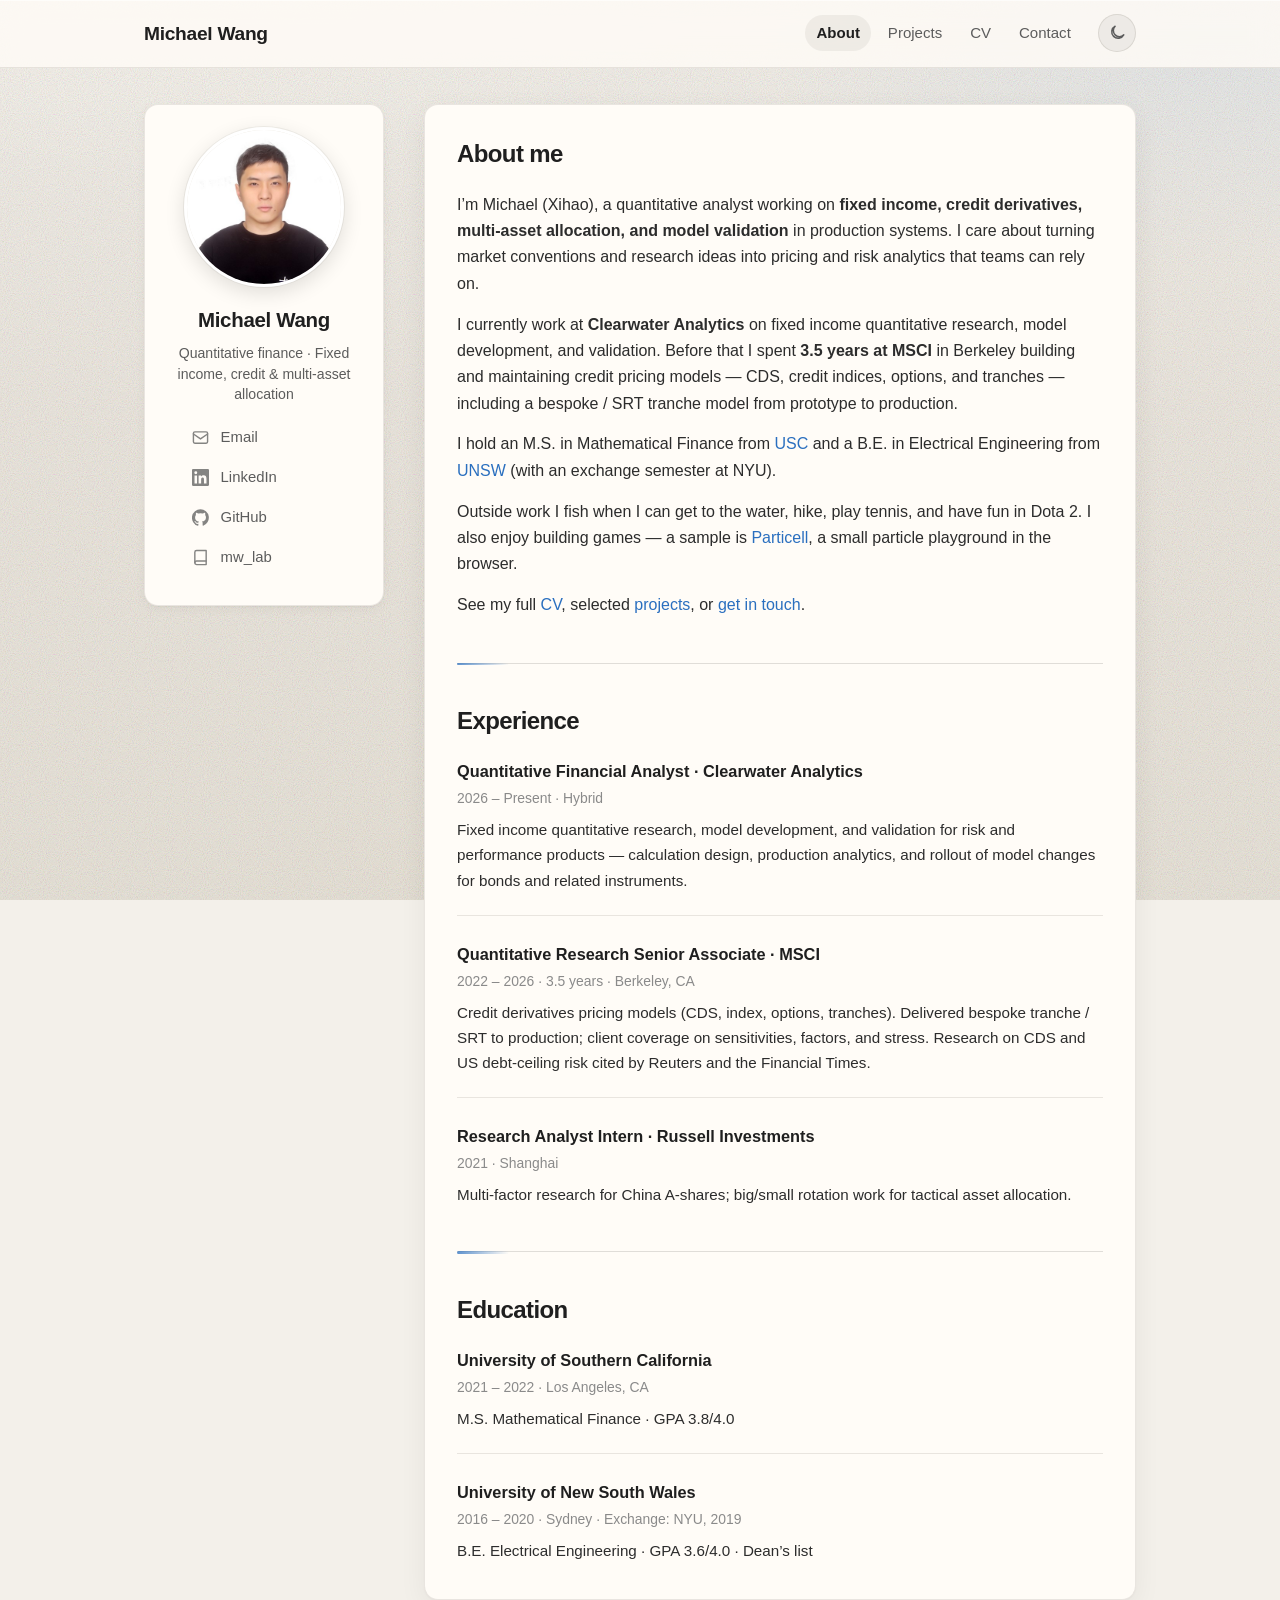
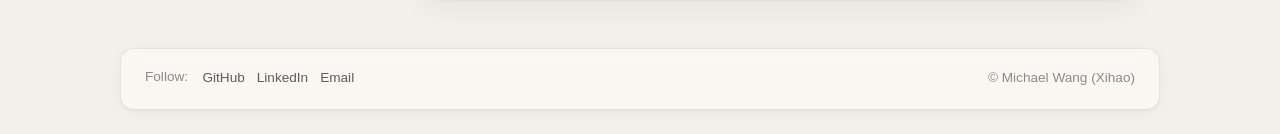
==== index.html @ 1439b177 "About: include multi-asset allocation in focus areas." ====
<!DOCTYPE html>
<html lang="en">
<head>
  <meta charset="UTF-8" />
  <meta name="viewport" content="width=device-width, initial-scale=1" />
  <meta name="description" content="Michael Wang (Xihao) — quantitative finance, fixed income and credit derivatives." />
  <title>Michael Wang</title>
  <link rel="stylesheet" href="assets/site.css" />
  <script>
    (function () {
      try {
        var t = localStorage.getItem("theme");
        if (
          t === "dark" ||
          (!t && window.matchMedia && matchMedia("(prefers-color-scheme: dark)").matches)
        )
          document.documentElement.setAttribute("data-theme", "dark");
      } catch (e) {}
    })();
  </script>
</head>
<body>

  <nav class="topnav">
    <div class="topnav-inner">
      <a class="name" href="index.html">Michael Wang</a>
      <div class="nav-links">
        <a class="active" href="index.html">About</a>
        <a href="projects.html">Projects</a>
        <a href="cv.html">CV</a>
        <a href="contact.html">Contact</a>
      </div>
      <button type="button" class="theme-toggle" id="theme-toggle" aria-label="Toggle color theme" title="Dark mode">
        <svg class="icon-moon" viewBox="0 0 24 24" fill="none" stroke="currentColor" stroke-width="2" stroke-linecap="round" stroke-linejoin="round" aria-hidden="true">
          <path d="M21 14.5A8.5 8.5 0 1 1 9.5 3a7 7 0 0 0 11.5 11.5z"/>
        </svg>
        <svg class="icon-sun" viewBox="0 0 24 24" fill="none" stroke="currentColor" stroke-width="2" stroke-linecap="round" stroke-linejoin="round" aria-hidden="true">
          <circle cx="12" cy="12" r="4"/><path d="M12 2v2M12 20v2M4.93 4.93l1.41 1.41M17.66 17.66l1.41 1.41M2 12h2M20 12h2M4.93 19.07l1.41-1.41M17.66 6.34l1.41-1.41"/>
        </svg>
      </button>
    </div>
  </nav>

  <div class="page">
    <aside class="sidebar">
      <img class="photo" src="assets/michael.png" alt="Michael Wang" width="170" height="170" />
      <h1>Michael Wang</h1>
      <p class="tagline">
        Quantitative finance · Fixed income, credit &amp; multi-asset allocation
      </p>
      <ul class="contact-list">
        <li>
          <a href="mailto:wangxihao@hotmail.com" title="Email">
            <span class="icon" aria-hidden="true">
              <svg viewBox="0 0 24 24" fill="none" stroke="currentColor" stroke-width="2" stroke-linecap="round" stroke-linejoin="round">
                <rect x="2" y="4" width="20" height="16" rx="2"/><path d="m22 7-10 7L2 7"/>
              </svg>
            </span>
            Email
          </a>
        </li>
        <li>
          <a href="https://www.linkedin.com/in/michael-wxh/" target="_blank" rel="noopener" title="LinkedIn">
            <span class="icon" aria-hidden="true">
              <svg viewBox="0 0 24 24" fill="currentColor">
                <path d="M20.45 20.45h-3.56v-5.57c0-1.33-.02-3.04-1.85-3.04-1.85 0-2.14 1.45-2.14 2.94v5.67H9.35V9h3.41v1.56h.05c.48-.9 1.64-1.85 3.37-1.85 3.6 0 4.27 2.37 4.27 5.46v6.28zM5.34 7.43a2.06 2.06 0 1 1 0-4.12 2.06 2.06 0 0 1 0 4.12zM7.12 20.45H3.56V9h3.56v11.45zM22.23 0H1.77C.79 0 0 .77 0 1.73v20.54C0 23.23.79 24 1.77 24h20.46c.98 0 1.77-.77 1.77-1.73V1.73C24 .77 23.21 0 22.23 0z"/>
              </svg>
            </span>
            LinkedIn
          </a>
        </li>
        <li>
          <a href="https://github.com/oviiy" target="_blank" rel="noopener" title="GitHub">
            <span class="icon" aria-hidden="true">
              <svg viewBox="0 0 24 24" fill="currentColor">
                <path d="M12 .3a12 12 0 0 0-3.8 23.4c.6.1.8-.3.8-.6v-2.2c-3.3.7-4-1.4-4-1.4-.5-1.4-1.3-1.8-1.3-1.8-1.1-.7.1-.7.1-.7 1.2.1 1.8 1.2 1.8 1.2 1.1 1.8 2.8 1.3 3.5 1 .1-.8.4-1.3.8-1.6-2.7-.3-5.5-1.3-5.5-6 0-1.3.5-2.4 1.2-3.2 0-.4-.5-1.6.2-3.2 0 0 1-.3 3.3 1.2a11.5 11.5 0 0 1 6 0c2.3-1.5 3.3-1.2 3.3-1.2.7 1.6.2 2.9.1 3.2.8.8 1.2 1.9 1.2 3.2 0 4.6-2.9 5.6-5.5 5.9.4.4.8 1.1.8 2.2v3.3c0 .3.2.7.8.6A12 12 0 0 0 12 .3z"/>
              </svg>
            </span>
            GitHub
          </a>
        </li>
        <li>
          <a href="https://oviiy.github.io/mw_lab/" target="_blank" rel="noopener" title="mw_lab">
            <span class="icon" aria-hidden="true">
              <svg viewBox="0 0 24 24" fill="none" stroke="currentColor" stroke-width="2" stroke-linecap="round" stroke-linejoin="round">
                <path d="M4 19.5A2.5 2.5 0 0 1 6.5 17H20"/><path d="M6.5 2H20v20H6.5A2.5 2.5 0 0 1 4 19.5v-15A2.5 2.5 0 0 1 6.5 2z"/>
              </svg>
            </span>
            mw_lab
          </a>
        </li>
      </ul>
    </aside>

    <main>
      <section>
        <h2>About me</h2>
        <p>
          I’m Michael (Xihao), a quantitative analyst working on
          <strong>fixed income, credit derivatives, multi-asset allocation, and model validation</strong>
          in production systems. I care about turning market conventions and research ideas
          into pricing and risk analytics that teams can rely on.
        </p>
        <p>
          I currently work at <strong>Clearwater Analytics</strong> on fixed income quantitative research,
          model development, and validation. Before that I spent <strong>3.5 years at MSCI</strong> in Berkeley
          building and maintaining credit pricing models — CDS, credit indices, options, and tranches —
          including a bespoke / SRT tranche model from prototype to production.
        </p>
        <p>
          I hold an M.S. in Mathematical Finance from <a href="https://www.usc.edu/" target="_blank" rel="noopener">USC</a>
          and a B.E. in Electrical Engineering from
          <a href="https://www.unsw.edu.au/" target="_blank" rel="noopener">UNSW</a>
          (with an exchange semester at NYU).
        </p>
        <p>
          Outside work I fish when I can get to the water, hike, play tennis, and have fun in Dota 2. I also enjoy building games —
          a sample is
          <a href="https://oviiy.github.io/mw_lab/games/Particell.html" target="_blank" rel="noopener">Particell</a>,
          a small particle playground in the browser.
        </p>
        <p>
          See my full <a href="cv.html">CV</a>, selected <a href="projects.html">projects</a>,
          or <a href="contact.html">get in touch</a>.
        </p>
      </section>

      <section>
        <h2>Experience</h2>

        <div class="job">
          <div class="job-title">Quantitative Financial Analyst · Clearwater Analytics</div>
          <div class="job-meta">2026 – Present · Hybrid</div>
          <p>
            Fixed income quantitative research, model development, and validation for risk and performance products —
            calculation design, production analytics, and rollout of model changes for bonds and related instruments.
          </p>
        </div>

        <div class="job">
          <div class="job-title">Quantitative Research Senior Associate · MSCI</div>
          <div class="job-meta">2022 – 2026 · 3.5 years · Berkeley, CA</div>
          <p>
            Credit derivatives pricing models (CDS, index, options, tranches).
            Delivered bespoke tranche / SRT to production; client coverage on sensitivities, factors, and stress.
            Research on CDS and US debt-ceiling risk cited by Reuters and the Financial Times.
          </p>
        </div>

        <div class="job">
          <div class="job-title">Research Analyst Intern · Russell Investments</div>
          <div class="job-meta">2021 · Shanghai</div>
          <p>
            Multi-factor research for China A-shares; big/small rotation work for tactical asset allocation.
          </p>
        </div>
      </section>

      <section>
        <h2>Education</h2>
        <div class="job">
          <div class="job-title">University of Southern California</div>
          <div class="job-meta">2021 – 2022 · Los Angeles, CA</div>
          <p>M.S. Mathematical Finance · GPA 3.8/4.0</p>
        </div>
        <div class="job">
          <div class="job-title">University of New South Wales</div>
          <div class="job-meta">2016 – 2020 · Sydney · Exchange: NYU, 2019</div>
          <p>B.E. Electrical Engineering · GPA 3.6/4.0 · Dean’s list</p>
        </div>
      </section>
    </main>
  </div>

  <footer>
    <div class="follow">
      <span>Follow:</span>
      <a href="https://github.com/oviiy" target="_blank" rel="noopener">GitHub</a>
      <a href="https://www.linkedin.com/in/michael-wxh/" target="_blank" rel="noopener">LinkedIn</a>
      <a href="mailto:wangxihao@hotmail.com">Email</a>
    </div>
    <span class="sep">© Michael Wang (Xihao)</span>
  </footer>

  <script src="assets/theme.js"></script>
</body>
</html>
---- assets/site.css ----
:root {
  --text: #2c2c2c;
  --text-strong: #1f1f1f;
  --muted: #5c5c5c;
  --faint: #8a8a8a;
  --line: #e4e0d8;
  --line-soft: rgba(40, 36, 28, 0.1);
  --line-section: rgba(40, 36, 28, 0.14);
  --link: #2a6fbf;
  --link-hover: #1d5a9e;
  --bg: #f3f0ea;
  --bg-deep: #ebe6dc;
  --surface: #fffcf7;
  --surface-2: #faf7f1;
  --card-top: #fffcf8;
  --card-bot: #f7f3eb;
  --nav-bg: rgba(255, 252, 247, 0.82);
  --nav-inset: rgba(255, 255, 255, 0.6);
  --footer-bg: rgba(255, 252, 247, 0.6);
  --icon-bg-1: #f4f8fc;
  --icon-bg-2: #e8f0f8;
  --code-bg: rgba(40, 36, 28, 0.05);
  --code-text: #444;
  --shadow: 0 1px 2px rgba(40, 36, 28, 0.04), 0 8px 28px rgba(40, 36, 28, 0.06);
  --shadow-sm: 0 1px 2px rgba(40, 36, 28, 0.05), 0 3px 12px rgba(40, 36, 28, 0.04);
  --photo-border: #fff;
  --photo-ring: rgba(40, 36, 28, 0.06);
  --toggle-bg: rgba(40, 36, 28, 0.06);
  --toggle-hover: rgba(40, 36, 28, 0.1);
  --section-label: #6a655c;
  --sidebar-w: 240px;
  --radius: 14px;
  --radius-sm: 10px;
  --grain-opacity: 0.35;
  --grain-blend: multiply;
  color-scheme: light;
}

html[data-theme="dark"] {
  --text: #d8dce3;
  --text-strong: #f0f2f5;
  --muted: #a0a8b4;
  --faint: #7a8494;
  --line: #2a3140;
  --line-soft: rgba(255, 255, 255, 0.08);
  --line-section: rgba(255, 255, 255, 0.12);
  --link: #7eb6f5;
  --link-hover: #a8ceff;
  --bg: #12151a;
  --bg-deep: #0e1116;
  --surface: #1a1f27;
  --surface-2: #222831;
  --card-top: #1e2430;
  --card-bot: #181d26;
  --nav-bg: rgba(18, 22, 30, 0.82);
  --nav-inset: rgba(255, 255, 255, 0.04);
  --footer-bg: rgba(26, 31, 39, 0.75);
  --icon-bg-1: #1e2a3a;
  --icon-bg-2: #172230;
  --code-bg: rgba(255, 255, 255, 0.06);
  --code-text: #c5ccd6;
  --shadow: 0 1px 2px rgba(0, 0, 0, 0.35), 0 10px 32px rgba(0, 0, 0, 0.35);
  --shadow-sm: 0 1px 2px rgba(0, 0, 0, 0.3), 0 4px 14px rgba(0, 0, 0, 0.25);
  --photo-border: #2a3140;
  --photo-ring: rgba(255, 255, 255, 0.08);
  --toggle-bg: rgba(255, 255, 255, 0.08);
  --toggle-hover: rgba(255, 255, 255, 0.14);
  --section-label: #8b93a0;
  --grain-opacity: 0.12;
  --grain-blend: soft-light;
  color-scheme: dark;
}

* { box-sizing: border-box; margin: 0; padding: 0; }

body {
  font-family: -apple-system, BlinkMacSystemFont, "Segoe UI", "Helvetica Neue",
    Helvetica, Arial, sans-serif;
  font-size: 16px;
  line-height: 1.65;
  color: var(--text);
  min-height: 100vh;
  background-color: var(--bg);
  background-image:
    radial-gradient(ellipse 90% 55% at 12% -10%, rgba(255, 252, 245, 0.55) 0%, transparent 55%),
    radial-gradient(ellipse 70% 50% at 95% 5%, rgba(200, 214, 230, 0.28) 0%, transparent 50%),
    radial-gradient(ellipse 60% 40% at 50% 100%, rgba(232, 224, 210, 0.4) 0%, transparent 55%),
    linear-gradient(180deg, #f6f3ed 0%, #efeae2 45%, #ebe6dc 100%);
  background-attachment: fixed;
  transition: background-color 0.2s ease, color 0.2s ease;
}

html[data-theme="dark"] body {
  background-image:
    radial-gradient(ellipse 90% 55% at 10% -8%, rgba(60, 90, 140, 0.18) 0%, transparent 50%),
    radial-gradient(ellipse 70% 45% at 95% 0%, rgba(80, 60, 100, 0.12) 0%, transparent 48%),
    radial-gradient(ellipse 55% 40% at 50% 100%, rgba(30, 40, 55, 0.5) 0%, transparent 55%),
    linear-gradient(180deg, #141820 0%, #12151a 50%, #0f1217 100%);
}

body::before {
  content: "";
  position: fixed;
  inset: 0;
  pointer-events: none;
  z-index: 0;
  opacity: var(--grain-opacity);
  background-image: url("data:image/svg+xml,%3Csvg viewBox='0 0 200 200' xmlns='http://www.w3.org/2000/svg'%3E%3Cfilter id='n'%3E%3CfeTurbulence type='fractalNoise' baseFrequency='0.85' numOctaves='4' stitchTiles='stitch'/%3E%3C/filter%3E%3Crect width='100%25' height='100%25' filter='url(%23n)'/%3E%3C/svg%3E");
  background-size: 180px 180px;
  mix-blend-mode: var(--grain-blend);
}

body > * {
  position: relative;
  z-index: 1;
}

a { color: var(--link); text-decoration: none; }
a:hover {
  color: var(--link-hover);
  text-decoration: underline;
  text-underline-offset: 2px;
}

/* top bar */
.topnav {
  border-bottom: 1px solid var(--line-soft);
  background: var(--nav-bg);
  backdrop-filter: blur(14px) saturate(1.2);
  -webkit-backdrop-filter: blur(14px) saturate(1.2);
  position: sticky;
  top: 0;
  z-index: 10;
  box-shadow: 0 1px 0 var(--nav-inset) inset;
}
.topnav-inner {
  max-width: 1040px;
  margin: 0 auto;
  padding: 0.9rem 1.5rem;
  display: flex;
  flex-wrap: wrap;
  align-items: center;
  gap: 0.6rem 1rem;
}
.topnav .name {
  font-weight: 600;
  font-size: 1.2rem;
  color: var(--text-strong);
  margin-right: auto;
  letter-spacing: -0.015em;
}
.topnav .name:hover { text-decoration: none; color: var(--link); }
.topnav .nav-links {
  display: flex;
  flex-wrap: wrap;
  gap: 0.25rem 0.35rem;
  align-items: center;
}
.topnav .nav-links a {
  color: var(--muted);
  font-size: 0.94rem;
  font-weight: 400;
  padding: 0.35rem 0.7rem;
  border-radius: 999px;
  transition: background 0.15s ease, color 0.15s ease;
}
.topnav .nav-links a:hover {
  color: var(--text-strong);
  background: var(--toggle-bg);
  text-decoration: none;
}
.topnav .nav-links a.active {
  color: var(--text-strong);
  font-weight: 600;
  background: var(--toggle-bg);
  text-decoration: none;
}

/* theme toggle */
.theme-toggle {
  width: 38px;
  height: 38px;
  border-radius: 50%;
  border: 1px solid var(--line-soft);
  background: var(--toggle-bg);
  color: var(--muted);
  cursor: pointer;
  display: inline-flex;
  align-items: center;
  justify-content: center;
  flex-shrink: 0;
  transition: background 0.15s ease, color 0.15s ease, border-color 0.15s ease;
}
.theme-toggle:hover {
  background: var(--toggle-hover);
  color: var(--text-strong);
  border-color: var(--line-section);
}
.theme-toggle svg {
  width: 18px;
  height: 18px;
}
.theme-toggle .icon-sun { display: none; }
.theme-toggle .icon-moon { display: block; }
html[data-theme="dark"] .theme-toggle .icon-sun { display: block; }
html[data-theme="dark"] .theme-toggle .icon-moon { display: none; }

/* layout */
.page {
  max-width: 1040px;
  margin: 0 auto;
  padding: 2.25rem 1.5rem 3rem;
  display: grid;
  grid-template-columns: var(--sidebar-w) 1fr;
  gap: 2rem 2.5rem;
  align-items: start;
}

/* sidebar panel */
.sidebar {
  text-align: center;
  position: sticky;
  top: 4.75rem;
  background: var(--surface);
  border: 1px solid var(--line-soft);
  border-radius: var(--radius);
  padding: 1.4rem 1.15rem 1.35rem;
  box-shadow: var(--shadow-sm);
}
.photo {
  width: 160px;
  height: 160px;
  border-radius: 50%;
  object-fit: cover;
  object-position: center top;
  border: 3px solid var(--photo-border);
  margin: 0 auto 1rem;
  display: block;
  background: var(--bg-deep);
  box-shadow:
    0 0 0 1px var(--photo-ring),
    0 6px 20px rgba(0, 0, 0, 0.12);
}
.sidebar h1 {
  font-size: 1.28rem;
  font-weight: 650;
  color: var(--text-strong);
  margin-bottom: 0.4rem;
  letter-spacing: -0.015em;
}
.sidebar .tagline {
  font-size: 0.88rem;
  color: var(--muted);
  margin-bottom: 1.2rem;
  line-height: 1.45;
  padding: 0 0.15rem;
}

.contact-list {
  list-style: none;
  text-align: left;
  display: inline-block;
  margin: 0 auto;
  min-width: 150px;
}
.contact-list li { margin-bottom: 0.55rem; }
.contact-list a {
  display: inline-flex;
  align-items: center;
  gap: 0.6rem;
  color: var(--muted);
  font-size: 0.93rem;
  line-height: 1.2;
  padding: 0.2rem 0.35rem;
  margin: 0 -0.35rem;
  border-radius: 8px;
  transition: background 0.15s ease, color 0.15s ease;
}
.contact-list a:hover {
  color: var(--link);
  background: color-mix(in srgb, var(--link) 10%, transparent);
  text-decoration: none;
}
.contact-list .icon {
  width: 22px;
  height: 22px;
  flex-shrink: 0;
  display: inline-flex;
  align-items: center;
  justify-content: center;
}
.contact-list .icon svg {
  width: 17px;
  height: 17px;
  opacity: 0.75;
}
.contact-list a:hover .icon svg { opacity: 1; }

/* main content panel */
main {
  min-width: 0;
  background: var(--surface);
  border: 1px solid var(--line-soft);
  border-radius: var(--radius);
  padding: 1.85rem 2rem 2.25rem;
  box-shadow: var(--shadow);
}

/* major sections — clearer spacing + breakers */
main > section {
  padding: 0;
}
main > section + section {
  margin-top: 2.75rem;
  padding-top: 2.35rem;
  border-top: 1px solid var(--line-section);
  position: relative;
}
main > section + section::before {
  content: "";
  position: absolute;
  top: -1px;
  left: 0;
  width: 3.25rem;
  height: 2.5px;
  background: linear-gradient(90deg, var(--link), transparent);
  border-radius: 2px;
  opacity: 0.75;
}

main h2 {
  font-size: 1.5rem;
  font-weight: 650;
  color: var(--text-strong);
  margin: 0 0 1.1rem;
  letter-spacing: -0.025em;
  display: flex;
  align-items: baseline;
  gap: 0.65rem;
}
/* remove old h2 border (sections handle breakers) */
main h2:not(:first-child) {
  margin-top: 0;
  padding-top: 0;
  border-top: none;
}

main h3 {
  font-size: 1.05rem;
  font-weight: 650;
  color: var(--text-strong);
  margin: 0 0 0.35rem;
}
main p {
  margin-bottom: 0.9rem;
  color: var(--text);
}
main p:last-child { margin-bottom: 0; }

.job, .cv-block {
  margin-bottom: 1.55rem;
  padding-bottom: 1.4rem;
  border-bottom: 1px solid var(--line-soft);
}
.job:last-child, .cv-block:last-child {
  margin-bottom: 0;
  padding-bottom: 0;
  border-bottom: none;
}
.job-title, .cv-org {
  font-weight: 600;
  color: var(--text-strong);
  font-size: 1.02rem;
}
.job-meta, .cv-meta {
  font-size: 0.87rem;
  color: var(--faint);
  margin: 0.12rem 0 0.45rem;
}
.cv-role {
  font-style: italic;
  color: var(--muted);
  font-size: 0.95rem;
}
.job p, .cv-block p {
  font-size: 0.95rem;
  margin-bottom: 0.5rem;
}

ul.bullets {
  margin: 0.35rem 0 0 1.15rem;
  color: var(--text);
  font-size: 0.95rem;
}
ul.bullets li {
  margin-bottom: 0.4rem;
}
ul.bullets li:last-child { margin-bottom: 0; }

.work-list { list-style: none; }
.work-list li {
  margin-bottom: 1rem;
  color: var(--text);
  font-size: 0.95rem;
}
.work-list li strong { color: var(--text-strong); font-weight: 600; }
.work-list .desc { display: block; margin-top: 0.2rem; color: var(--muted); }

/* CV header */
.cv-header {
  margin-bottom: 2rem;
  padding-bottom: 1.25rem;
  border-bottom: 1px solid var(--line-section);
}
.cv-header h2 {
  margin-bottom: 0.35rem;
  border-top: none !important;
  padding-top: 0 !important;
  margin-top: 0 !important;
}
.cv-header .cv-contact-line {
  color: var(--muted);
  font-size: 0.92rem;
  margin: 0;
}

.cv-section-title {
  font-size: 0.88rem;
  font-weight: 700;
  letter-spacing: 0.07em;
  text-transform: uppercase;
  color: var(--section-label);
  border-bottom: 1.5px solid var(--line-section);
  padding-bottom: 0.45rem;
  margin: 2.35rem 0 1.15rem;
}
.cv-section-title:first-of-type { margin-top: 0; }

.cv-row {
  display: flex;
  flex-wrap: wrap;
  justify-content: space-between;
  gap: 0.25rem 1rem;
  align-items: baseline;
}
.cv-loc {
  color: var(--faint);
  font-size: 0.9rem;
  white-space: nowrap;
}

.skills-list {
  list-style: none;
  margin: 0;
}
.skills-list li {
  margin-bottom: 0.45rem;
  color: var(--text);
  font-size: 0.95rem;
}
.skills-list li strong { color: var(--text-strong); }

/* project cards */
.project-card {
  border: 1px solid var(--line-soft);
  border-radius: var(--radius-sm);
  padding: 1.2rem 1.3rem;
  margin-bottom: 1rem;
  background: linear-gradient(180deg, var(--card-top) 0%, var(--card-bot) 100%);
  box-shadow: var(--shadow-sm);
  transition: box-shadow 0.18s ease, border-color 0.18s ease, transform 0.18s ease;
}
.project-card:hover {
  box-shadow: var(--shadow);
  border-color: var(--line-section);
  transform: translateY(-1px);
}
.project-card:last-child { margin-bottom: 0; }
.project-card h3 {
  margin-bottom: 0.35rem;
  font-size: 1.05rem;
}
.project-card p {
  margin-bottom: 0.55rem;
  font-size: 0.95rem;
  color: var(--muted);
}
.project-card .links {
  display: flex;
  flex-wrap: wrap;
  gap: 0.75rem 1.1rem;
  font-size: 0.92rem;
}

/* contact page */
.contact-card {
  border: 1px solid var(--line-soft);
  border-radius: var(--radius-sm);
  padding: 1.2rem 1.3rem;
  margin-bottom: 0.9rem;
  display: flex;
  align-items: center;
  gap: 1rem;
  background: linear-gradient(180deg, var(--card-top) 0%, var(--card-bot) 100%);
  box-shadow: var(--shadow-sm);
  transition: box-shadow 0.18s ease, border-color 0.18s ease;
}
.contact-card:hover {
  box-shadow: var(--shadow);
  border-color: var(--line-section);
}
.contact-card .icon-lg {
  width: 42px;
  height: 42px;
  border-radius: 50%;
  background: linear-gradient(160deg, var(--icon-bg-1) 0%, var(--icon-bg-2) 100%);
  border: 1px solid color-mix(in srgb, var(--link) 22%, transparent);
  display: flex;
  align-items: center;
  justify-content: center;
  flex-shrink: 0;
  color: var(--link);
  box-shadow: 0 1px 3px color-mix(in srgb, var(--link) 12%, transparent);
}
.contact-card .icon-lg svg { width: 18px; height: 18px; }
.contact-card .label {
  font-size: 0.78rem;
  color: var(--faint);
  text-transform: uppercase;
  letter-spacing: 0.05em;
}
.contact-card .value {
  font-size: 1.02rem;
  color: var(--text-strong);
  font-weight: 500;
}
.contact-card a.value:hover { color: var(--link); text-decoration: none; }

footer {
  max-width: 1040px;
  margin: 0 auto 1.5rem;
  padding: 1.1rem 1.5rem 1.25rem;
  border-top: none;
  font-size: 0.85rem;
  color: var(--faint);
  display: flex;
  flex-wrap: wrap;
  gap: 0.65rem 1.25rem;
  align-items: center;
  background: var(--footer-bg);
  border: 1px solid var(--line-soft);
  border-radius: var(--radius);
  box-shadow: var(--shadow-sm);
  backdrop-filter: blur(8px);
  -webkit-backdrop-filter: blur(8px);
}
footer .follow {
  display: flex;
  gap: 0.75rem;
  align-items: center;
  flex-wrap: wrap;
}
footer .follow span { color: var(--faint); margin-right: 0.15rem; }
footer .follow a {
  color: var(--muted);
  display: inline-flex;
  align-items: center;
  gap: 0.35rem;
}
footer .follow a:hover { color: var(--link); text-decoration: none; }
footer .follow svg {
  width: 14px;
  height: 14px;
  opacity: 0.85;
}
footer .sep { margin-left: auto; }

section { scroll-margin-top: 4rem; }

code {
  font-size: 0.88em;
  background: var(--code-bg);
  border: 1px solid var(--line-soft);
  border-radius: 5px;
  padding: 0.08em 0.4em;
  color: var(--code-text);
}

/* projects intro spacing */
main > h2 + p {
  margin-bottom: 1.4rem;
}

@media (max-width: 760px) {
  .page {
    grid-template-columns: 1fr;
    gap: 1.25rem;
    padding-top: 1.35rem;
    padding-bottom: 2rem;
  }
  .sidebar {
    position: static;
    max-width: 100%;
    margin: 0;
  }
  main {
    padding: 1.4rem 1.25rem 1.75rem;
  }
  main > section + section {
    margin-top: 2.15rem;
    padding-top: 1.9rem;
  }
  footer {
    margin: 0 1.5rem 1.5rem;
    max-width: none;
  }
  footer .sep { margin-left: 0; width: 100%; }
  .cv-loc { white-space: normal; }
}

@media (max-width: 480px) {
  body::before { opacity: 0.18; }
}
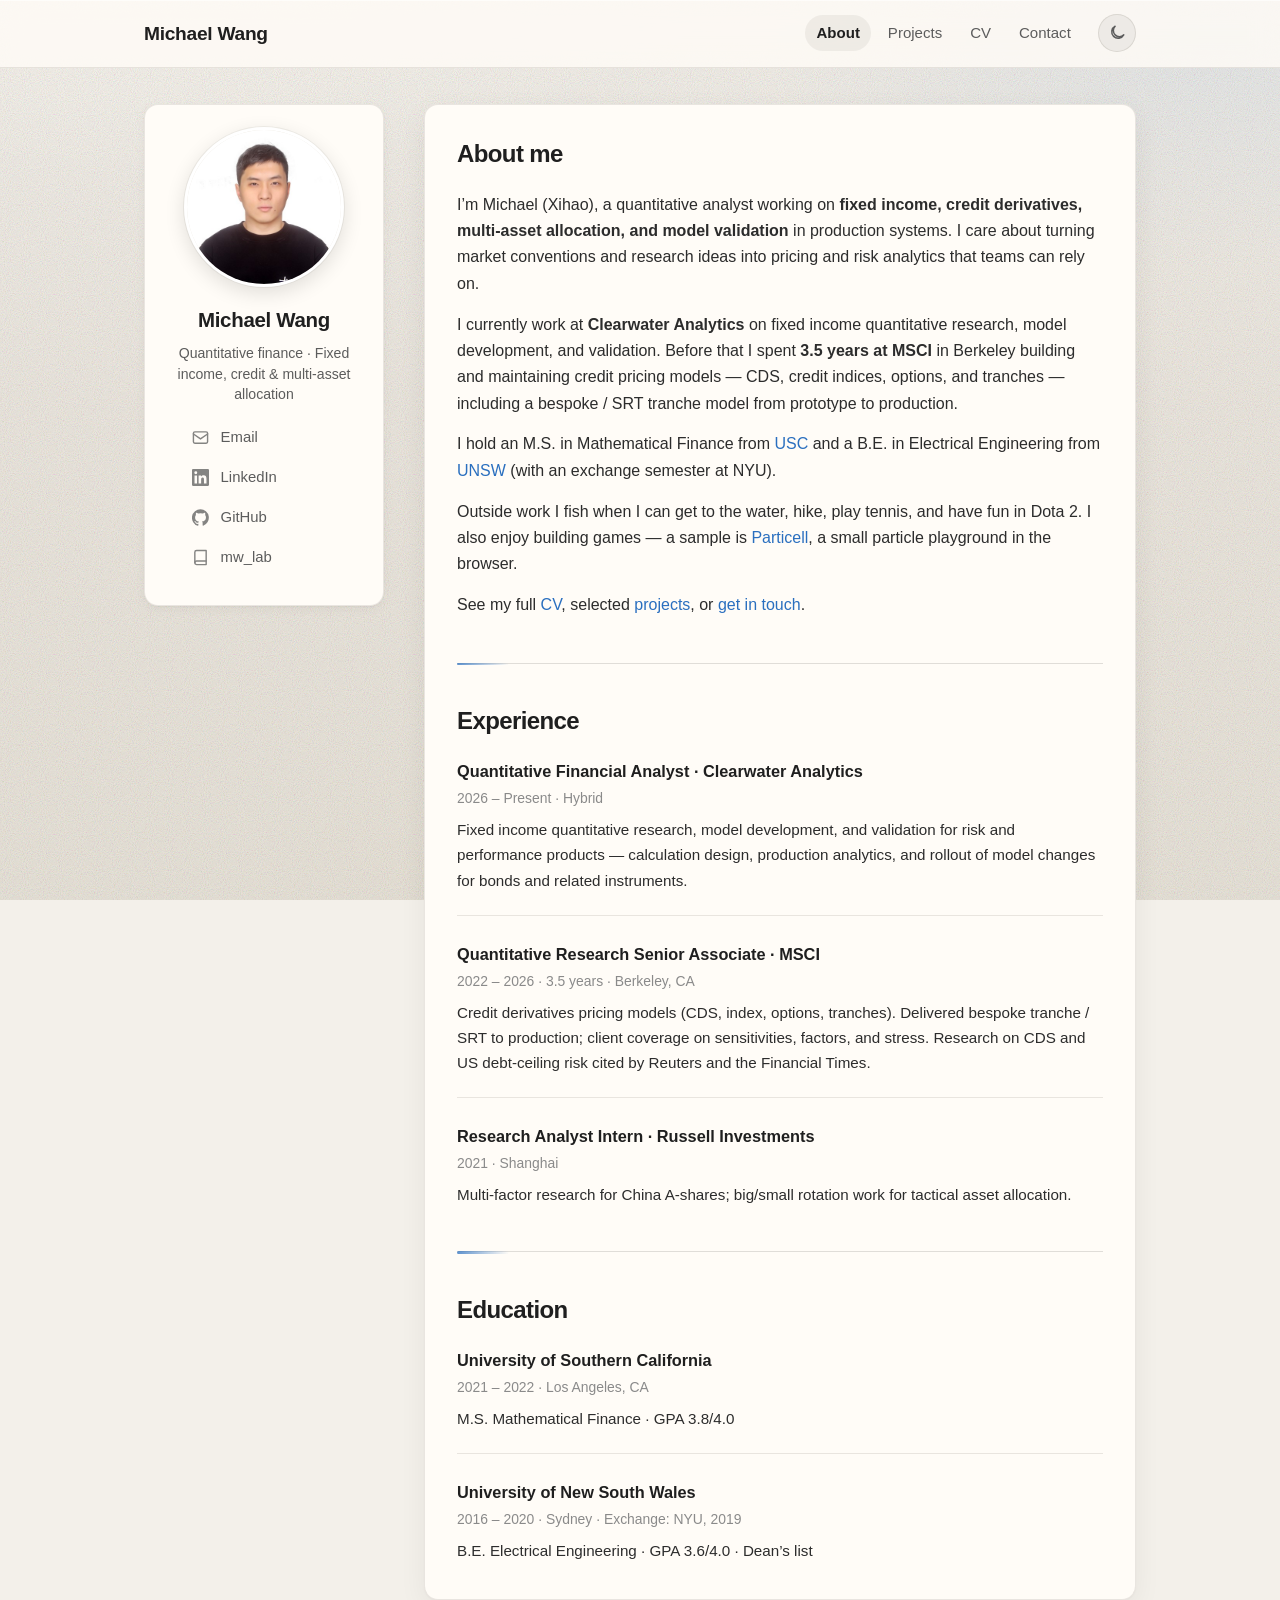
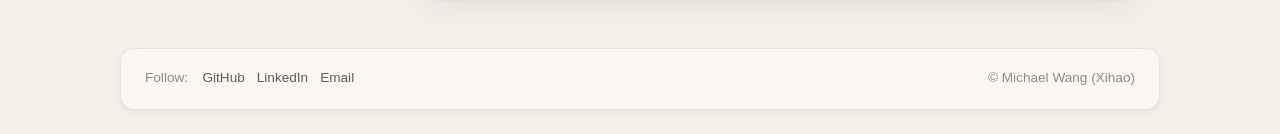
==== commit da1e7cc7: "Make browser titles explicit: Michael Wang Personal Site." ====
--- a/index.html
+++ b/index.html
@@ -4,7 +4,7 @@
   <meta charset="UTF-8" />
   <meta name="viewport" content="width=device-width, initial-scale=1" />
   <meta name="description" content="Michael Wang (Xihao) — quantitative finance, fixed income and credit derivatives." />
-  <title>Michael Wang</title>
+  <title>Michael Wang · Personal Site</title>
   <link rel="stylesheet" href="assets/site.css" />
   <script>
     (function () {
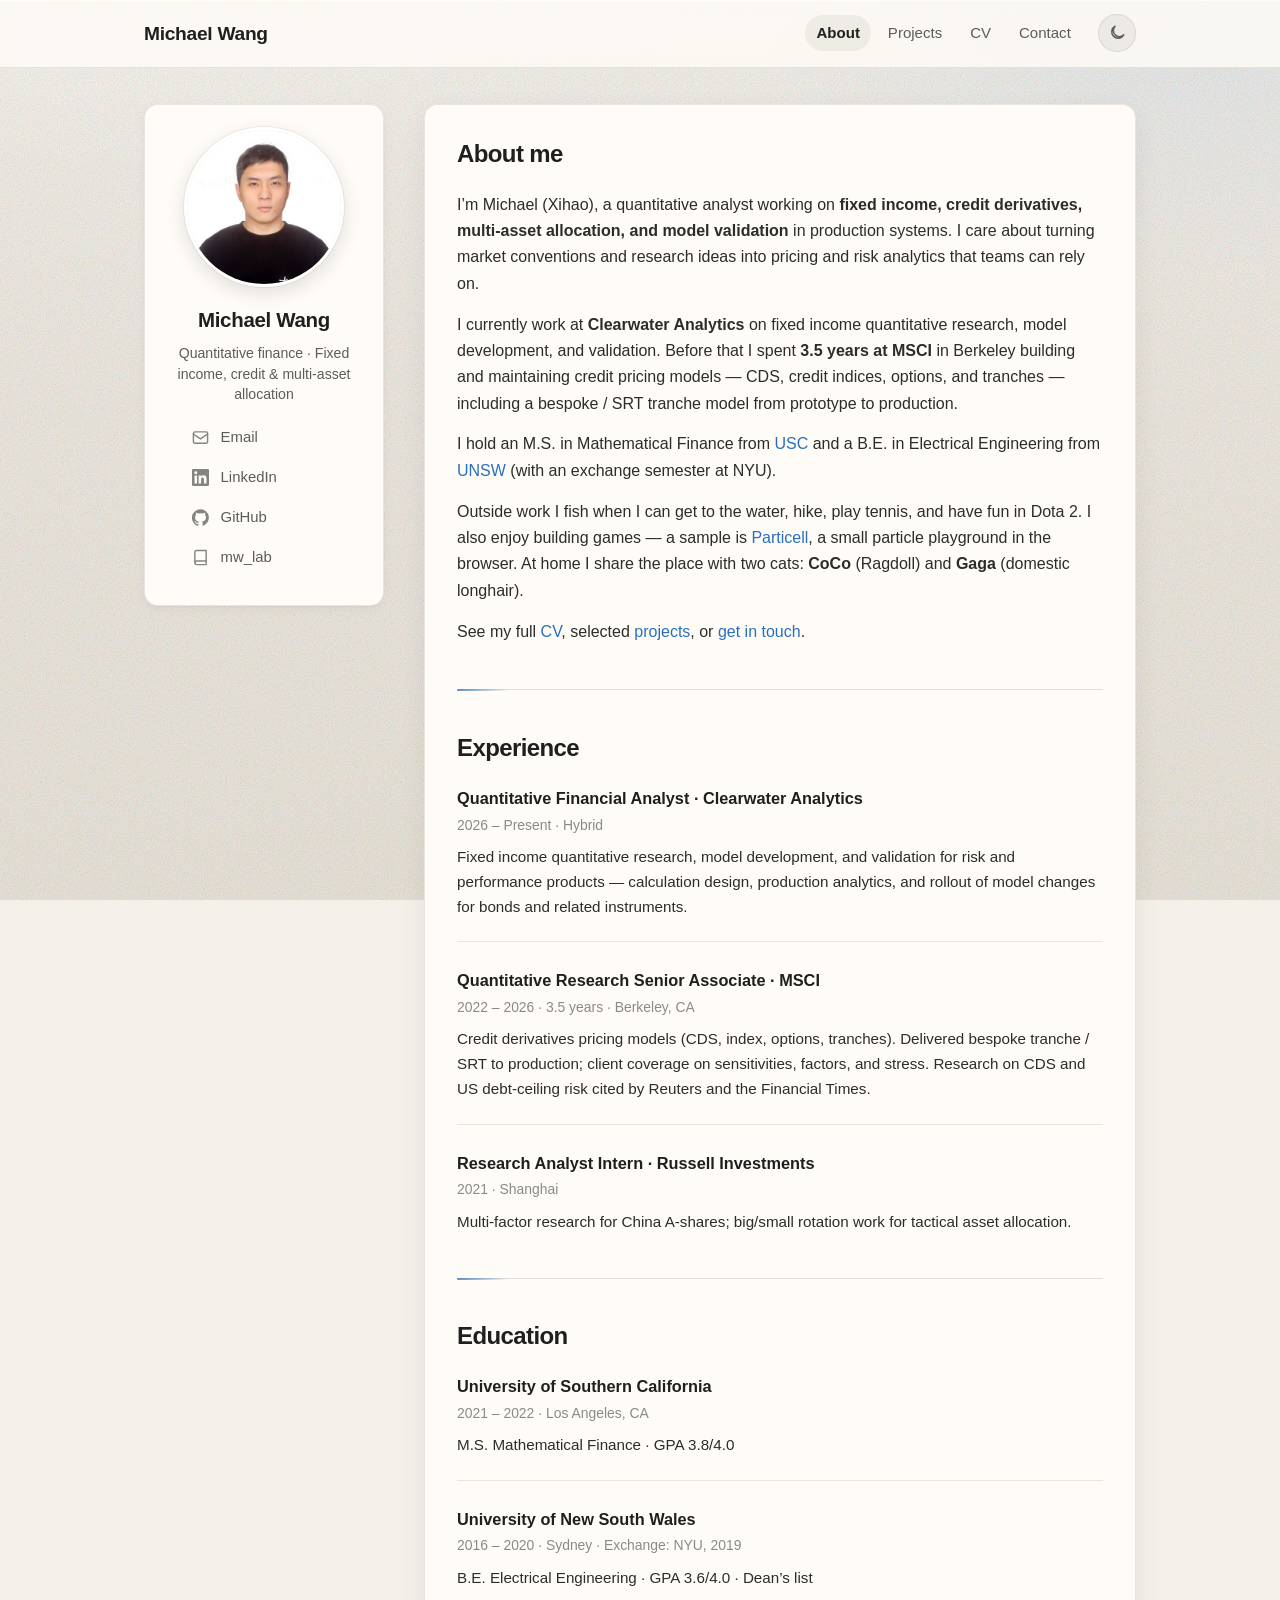
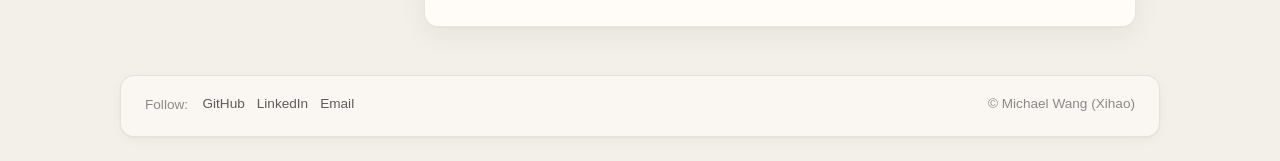
==== commit 0b97fb53: "About: mention cats CoCo (Ragdoll) and Gaga (domestic longhair)." ====
--- a/index.html
+++ b/index.html
@@ -118,6 +118,7 @@
           a sample is
           <a href="https://oviiy.github.io/mw_lab/games/Particell.html" target="_blank" rel="noopener">Particell</a>,
           a small particle playground in the browser.
+          At home I share the place with two cats: <strong>CoCo</strong> (Ragdoll) and <strong>Gaga</strong> (domestic longhair).
         </p>
         <p>
           See my full <a href="cv.html">CV</a>, selected <a href="projects.html">projects</a>,
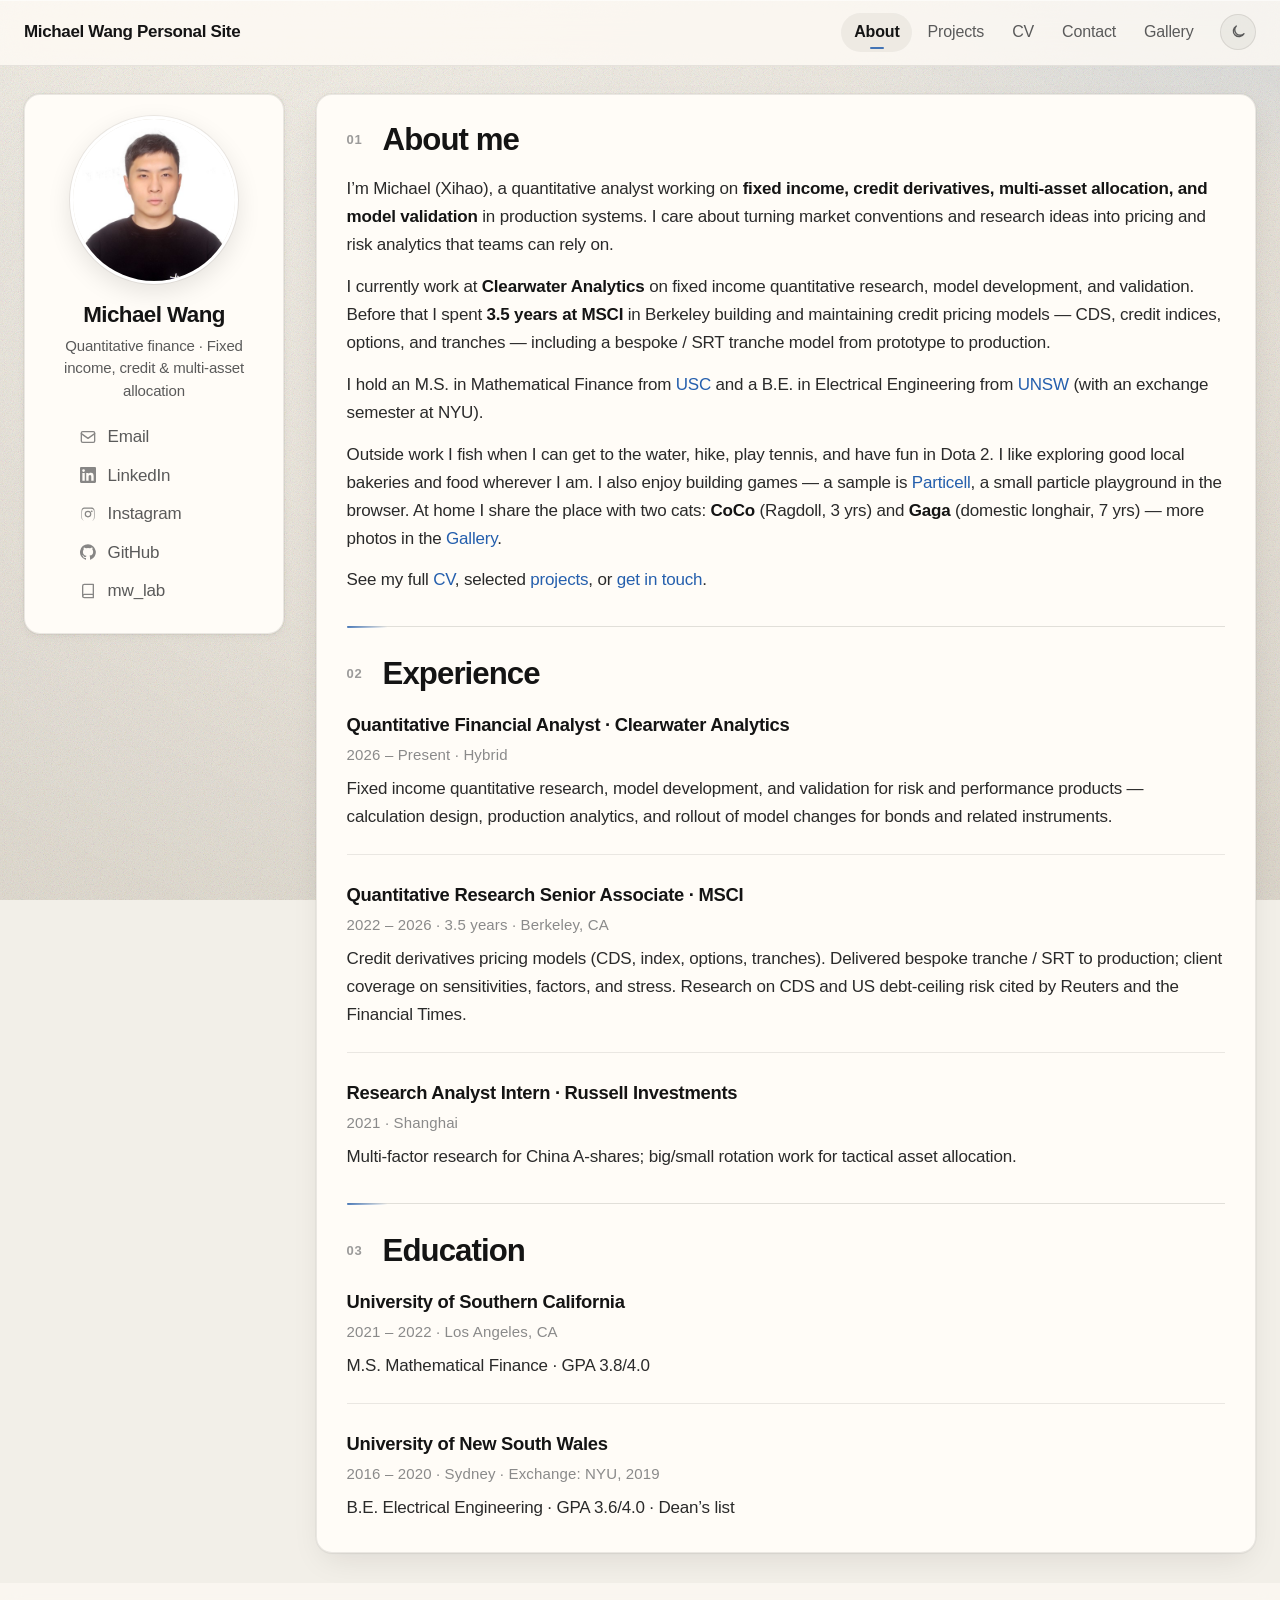
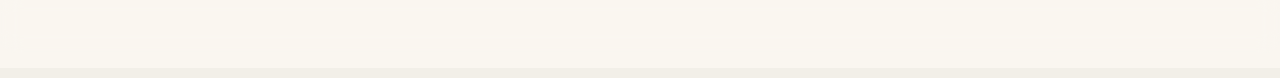
==== commit 6ec34175: "Polish personal site: gallery, type scale, layout, contacts. Add Gallery with CoCo/Gaga photos and i" ====
--- a/index.html
+++ b/index.html
@@ -9,11 +9,7 @@
   <script>
     (function () {
       try {
-        var t = localStorage.getItem("theme");
-        if (
-          t === "dark" ||
-          (!t && window.matchMedia && matchMedia("(prefers-color-scheme: dark)").matches)
-        )
+        if (localStorage.getItem("theme") === "dark")
           document.documentElement.setAttribute("data-theme", "dark");
       } catch (e) {}
     })();
@@ -23,12 +19,13 @@
 
   <nav class="topnav">
     <div class="topnav-inner">
-      <a class="name" href="index.html">Michael Wang</a>
+      <a class="name" href="index.html">Michael Wang Personal Site</a>
       <div class="nav-links">
         <a class="active" href="index.html">About</a>
         <a href="projects.html">Projects</a>
         <a href="cv.html">CV</a>
         <a href="contact.html">Contact</a>
+        <a href="gallery.html">Gallery</a>
       </div>
       <button type="button" class="theme-toggle" id="theme-toggle" aria-label="Toggle color theme" title="Dark mode">
         <svg class="icon-moon" viewBox="0 0 24 24" fill="none" stroke="currentColor" stroke-width="2" stroke-linecap="round" stroke-linejoin="round" aria-hidden="true">
@@ -70,6 +67,16 @@
           </a>
         </li>
         <li>
+          <a href="https://www.instagram.com/michaelwangxh/" target="_blank" rel="noopener" title="Instagram">
+            <span class="icon" aria-hidden="true">
+              <svg viewBox="0 0 24 24" fill="currentColor">
+                <path d="M12 2.2c3.2 0 3.6 0 4.9.1 1.2.1 1.8.2 2.2.4.6.2 1 .5 1.4.9.5.5.7.9.9 1.4.2.4.4 1.1.4 2.2.1 1.3.1 1.6.1 4.9s0 3.6-.1 4.9c-.1 1.2-.2 1.8-.4 2.2-.2.6-.5 1-.9 1.4-.5.5-.9.7-1.4.9-.4.2-1.1.4-2.2.4-1.3.1-1.6.1-4.9.1s-3.6 0-4.9-.1c-1.2-.1-1.8-.2-2.2-.4-.6-.2-1-.5-1.4-.9-.5-.5-.7-.9-.9-1.4-.2-.4-.4-1.1-.4-2.2C2.2 15.6 2.2 15.2 2.2 12s0-3.6.1-4.9c.1-1.2.2-1.8.4-2.2.2-.6.5-1 .9-1.4.5-.5.9-.7 1.4-.9.4-.2 1.1-.4 2.2-.4C8.4 2.2 8.8 2.2 12 2.2m0 1.8c-3.2 0-3.5 0-4.8.1-1 .1-1.6.2-1.9.4-.5.2-.8.4-1.1.7-.3.3-.5.6-.7 1.1-.1.4-.3.9-.4 1.9-.1 1.2-.1 1.6-.1 4.8s0 3.5.1 4.8c.1 1 .2 1.6.4 1.9.2.5.4.8.7 1.1.3.3.6.5 1.1.7.4.1.9.3 1.9.4 1.2.1 1.6.1 4.8.1s3.5 0 4.8-.1c1-.1 1.6-.2 1.9-.4.5-.2.8-.4 1.1-.7.3-.3.5-.6.7-1.1.1-.4.3-.9.4-1.9.1-1.2.1-1.6.1-4.8s0-3.5-.1-4.8c-.1-1-.2-1.6-.4-1.9-.2-.5-.4-.8-.7-1.1-.3-.3-.6-.5-1.1-.7-.4-.1-.9-.3-1.9-.4-1.2-.1-1.6-.1-4.8-.1m0 3.1a5 5 0 1 1 0 10 5 5 0 0 1 0-10m0 1.8a3.2 3.2 0 1 0 0 6.4 3.2 3.2 0 0 0 0-6.4m5.3-2.1a1.2 1.2 0 1 1 0 2.3 1.2 1.2 0 0 1 0-2.3"/>
+              </svg>
+            </span>
+            Instagram
+          </a>
+        </li>
+        <li>
           <a href="https://github.com/oviiy" target="_blank" rel="noopener" title="GitHub">
             <span class="icon" aria-hidden="true">
               <svg viewBox="0 0 24 24" fill="currentColor">
@@ -114,11 +121,15 @@
           (with an exchange semester at NYU).
         </p>
         <p>
-          Outside work I fish when I can get to the water, hike, play tennis, and have fun in Dota 2. I also enjoy building games —
-          a sample is
+          Outside work I fish when I can get to the water, hike, play tennis, and have fun in Dota 2.
+          I like exploring good local bakeries and food wherever I am.
+          I also enjoy building games — a sample is
           <a href="https://oviiy.github.io/mw_lab/games/Particell.html" target="_blank" rel="noopener">Particell</a>,
           a small particle playground in the browser.
-          At home I share the place with two cats: <strong>CoCo</strong> (Ragdoll) and <strong>Gaga</strong> (domestic longhair).
+          At home I share the place with two cats:
+          <a href="gallery.html#coco"><strong>CoCo</strong></a> (Ragdoll, 3 yrs) and
+          <a href="gallery.html#gaga"><strong>Gaga</strong></a> (domestic longhair, 7 yrs) —
+          more photos in the <a href="gallery.html">Gallery</a>.
         </p>
         <p>
           See my full <a href="cv.html">CV</a>, selected <a href="projects.html">projects</a>,
@@ -178,6 +189,7 @@
       <span>Follow:</span>
       <a href="https://github.com/oviiy" target="_blank" rel="noopener">GitHub</a>
       <a href="https://www.linkedin.com/in/michael-wxh/" target="_blank" rel="noopener">LinkedIn</a>
+      <a href="https://www.instagram.com/michaelwangxh/" target="_blank" rel="noopener">Instagram</a>
       <a href="mailto:wangxihao@hotmail.com">Email</a>
     </div>
     <span class="sep">© Michael Wang (Xihao)</span>
--- a/assets/site.css
+++ b/assets/site.css
@@ -1,103 +1,161 @@
+/* ============================================================
+   oviiy personal site — restrained, craft-forward UI
+   ============================================================ */
+
 :root {
-  --text: #2c2c2c;
-  --text-strong: #1f1f1f;
-  --muted: #5c5c5c;
+  --text: #2a2a2a;
+  --text-strong: #141414;
+  --muted: #5a5a5a;
   --faint: #8a8a8a;
-  --line: #e4e0d8;
-  --line-soft: rgba(40, 36, 28, 0.1);
-  --line-section: rgba(40, 36, 28, 0.14);
-  --link: #2a6fbf;
-  --link-hover: #1d5a9e;
-  --bg: #f3f0ea;
-  --bg-deep: #ebe6dc;
+  --line: #e2ddd4;
+  --line-soft: rgba(28, 24, 18, 0.09);
+  --line-section: rgba(28, 24, 18, 0.13);
+  --link: #255fad;
+  --link-hover: #174a8f;
+  --link-soft: rgba(37, 95, 173, 0.1);
+  --bg: #f2efe8;
+  --bg-deep: #e8e3d9;
   --surface: #fffcf7;
-  --surface-2: #faf7f1;
+  --surface-2: #f8f4ec;
   --card-top: #fffcf8;
-  --card-bot: #f7f3eb;
-  --nav-bg: rgba(255, 252, 247, 0.82);
-  --nav-inset: rgba(255, 255, 255, 0.6);
-  --footer-bg: rgba(255, 252, 247, 0.6);
-  --icon-bg-1: #f4f8fc;
-  --icon-bg-2: #e8f0f8;
-  --code-bg: rgba(40, 36, 28, 0.05);
-  --code-text: #444;
-  --shadow: 0 1px 2px rgba(40, 36, 28, 0.04), 0 8px 28px rgba(40, 36, 28, 0.06);
-  --shadow-sm: 0 1px 2px rgba(40, 36, 28, 0.05), 0 3px 12px rgba(40, 36, 28, 0.04);
+  --card-bot: #f5f0e7;
+  --nav-bg: rgba(255, 252, 247, 0.78);
+  --nav-inset: rgba(255, 255, 255, 0.55);
+  --footer-bg: rgba(255, 252, 247, 0.58);
+  --icon-bg-1: #f3f7fc;
+  --icon-bg-2: #e6eef8;
+  --code-bg: rgba(28, 24, 18, 0.05);
+  --code-text: #3d3d3d;
+  --shadow:
+    0 0 0 1px rgba(28, 24, 18, 0.03),
+    0 1px 2px rgba(28, 24, 18, 0.04),
+    0 12px 32px -8px rgba(28, 24, 18, 0.1);
+  --shadow-sm:
+    0 0 0 1px rgba(28, 24, 18, 0.04),
+    0 2px 8px rgba(28, 24, 18, 0.05);
+  --shadow-lift:
+    0 0 0 1px rgba(28, 24, 18, 0.05),
+    0 8px 28px -6px rgba(28, 24, 18, 0.14);
   --photo-border: #fff;
-  --photo-ring: rgba(40, 36, 28, 0.06);
-  --toggle-bg: rgba(40, 36, 28, 0.06);
-  --toggle-hover: rgba(40, 36, 28, 0.1);
+  --photo-ring: rgba(28, 24, 18, 0.07);
+  --toggle-bg: rgba(28, 24, 18, 0.05);
+  --toggle-hover: rgba(28, 24, 18, 0.09);
   --section-label: #6a655c;
-  --sidebar-w: 240px;
-  --radius: 14px;
-  --radius-sm: 10px;
-  --grain-opacity: 0.35;
+  --focus: #255fad;
+  --selection-bg: rgba(37, 95, 173, 0.16);
+  --selection-fg: #141414;
+  --sidebar-w: 260px;
+  --radius: 16px;
+  --radius-sm: 12px;
+  --grain-opacity: 0.28;
   --grain-blend: multiply;
+  --ease: cubic-bezier(0.22, 1, 0.36, 1);
+  --ease-out: cubic-bezier(0.16, 1, 0.3, 1);
+  --dur: 180ms;
+  --dur-slow: 320ms;
+  /* type scale (rem on html root) */
+  --fs-xs: 0.8125rem;   /* captions */
+  --fs-sm: 0.9375rem;   /* meta, chips */
+  --fs-body: 1.0625rem; /* ~17px body — comfortable */
+  --fs-md: 1.15rem;     /* job titles, h3 */
+  --fs-lg: 1.4rem;      /* sidebar / gallery heads */
+  --fs-xl: 1.95rem;     /* section titles — clearly larger */
+  --fs-nav: 1rem;
+  --fs-brand: 1.0625rem;
   color-scheme: light;
 }
 
 html[data-theme="dark"] {
-  --text: #d8dce3;
-  --text-strong: #f0f2f5;
-  --muted: #a0a8b4;
-  --faint: #7a8494;
-  --line: #2a3140;
-  --line-soft: rgba(255, 255, 255, 0.08);
+  --text: #d5dae2;
+  --text-strong: #f2f4f7;
+  --muted: #9aa3b0;
+  --faint: #74808f;
+  --line: #2c3340;
+  --line-soft: rgba(255, 255, 255, 0.075);
   --line-section: rgba(255, 255, 255, 0.12);
-  --link: #7eb6f5;
-  --link-hover: #a8ceff;
-  --bg: #12151a;
-  --bg-deep: #0e1116;
-  --surface: #1a1f27;
-  --surface-2: #222831;
-  --card-top: #1e2430;
-  --card-bot: #181d26;
-  --nav-bg: rgba(18, 22, 30, 0.82);
-  --nav-inset: rgba(255, 255, 255, 0.04);
-  --footer-bg: rgba(26, 31, 39, 0.75);
-  --icon-bg-1: #1e2a3a;
-  --icon-bg-2: #172230;
+  --link: #8ec0ff;
+  --link-hover: #b6d6ff;
+  --link-soft: rgba(142, 192, 255, 0.12);
+  --bg: #10141a;
+  --bg-deep: #0c0f14;
+  --surface: #171c24;
+  --surface-2: #1d2430;
+  --card-top: #1c232e;
+  --card-bot: #151a22;
+  --nav-bg: rgba(14, 17, 23, 0.8);
+  --nav-inset: rgba(255, 255, 255, 0.035);
+  --footer-bg: rgba(23, 28, 36, 0.72);
+  --icon-bg-1: #1b2635;
+  --icon-bg-2: #141e2a;
   --code-bg: rgba(255, 255, 255, 0.06);
-  --code-text: #c5ccd6;
-  --shadow: 0 1px 2px rgba(0, 0, 0, 0.35), 0 10px 32px rgba(0, 0, 0, 0.35);
-  --shadow-sm: 0 1px 2px rgba(0, 0, 0, 0.3), 0 4px 14px rgba(0, 0, 0, 0.25);
+  --code-text: #c8d0db;
+  --shadow:
+    0 0 0 1px rgba(0, 0, 0, 0.35),
+    0 1px 2px rgba(0, 0, 0, 0.35),
+    0 16px 40px -10px rgba(0, 0, 0, 0.45);
+  --shadow-sm:
+    0 0 0 1px rgba(255, 255, 255, 0.04),
+    0 2px 10px rgba(0, 0, 0, 0.3);
+  --shadow-lift:
+    0 0 0 1px rgba(255, 255, 255, 0.06),
+    0 12px 36px -8px rgba(0, 0, 0, 0.55);
   --photo-border: #2a3140;
   --photo-ring: rgba(255, 255, 255, 0.08);
-  --toggle-bg: rgba(255, 255, 255, 0.08);
-  --toggle-hover: rgba(255, 255, 255, 0.14);
-  --section-label: #8b93a0;
-  --grain-opacity: 0.12;
+  --toggle-bg: rgba(255, 255, 255, 0.07);
+  --toggle-hover: rgba(255, 255, 255, 0.12);
+  --section-label: #8b95a3;
+  --focus: #8ec0ff;
+  --selection-bg: rgba(142, 192, 255, 0.22);
+  --selection-fg: #f2f4f7;
+  --grain-opacity: 0.1;
   --grain-blend: soft-light;
   color-scheme: dark;
 }
 
-* { box-sizing: border-box; margin: 0; padding: 0; }
+/* ---------- base ---------- */
+*, *::before, *::after { box-sizing: border-box; margin: 0; padding: 0; }
+
+html {
+  scroll-behavior: smooth;
+  -webkit-text-size-adjust: 100%;
+  text-size-adjust: 100%;
+  font-size: 16px; /* rem root — all type scales from here */
+}
 
 body {
-  font-family: -apple-system, BlinkMacSystemFont, "Segoe UI", "Helvetica Neue",
-    Helvetica, Arial, sans-serif;
-  font-size: 16px;
+  font-family:
+    "Inter", "SF Pro Text", -apple-system, BlinkMacSystemFont, "Segoe UI",
+    "Helvetica Neue", Helvetica, Arial, sans-serif;
+  font-size: var(--fs-body);
   line-height: 1.65;
+  font-feature-settings: "kern" 1, "liga" 1, "calt" 1;
+  letter-spacing: -0.011em;
   color: var(--text);
   min-height: 100vh;
   background-color: var(--bg);
   background-image:
-    radial-gradient(ellipse 90% 55% at 12% -10%, rgba(255, 252, 245, 0.55) 0%, transparent 55%),
-    radial-gradient(ellipse 70% 50% at 95% 5%, rgba(200, 214, 230, 0.28) 0%, transparent 50%),
-    radial-gradient(ellipse 60% 40% at 50% 100%, rgba(232, 224, 210, 0.4) 0%, transparent 55%),
-    linear-gradient(180deg, #f6f3ed 0%, #efeae2 45%, #ebe6dc 100%);
+    radial-gradient(ellipse 85% 50% at 8% -5%, rgba(255, 250, 240, 0.7) 0%, transparent 55%),
+    radial-gradient(ellipse 65% 45% at 96% 0%, rgba(198, 214, 232, 0.32) 0%, transparent 50%),
+    radial-gradient(ellipse 55% 35% at 50% 105%, rgba(228, 218, 200, 0.45) 0%, transparent 50%),
+    linear-gradient(165deg, #f5f2eb 0%, #efeae1 42%, #e9e3d8 100%);
   background-attachment: fixed;
-  transition: background-color 0.2s ease, color 0.2s ease;
+  text-rendering: optimizeLegibility;
+  -webkit-font-smoothing: antialiased;
+  -moz-osx-font-smoothing: grayscale;
+  transition:
+    background-color var(--dur-slow) var(--ease),
+    color var(--dur-slow) var(--ease);
 }
 
 html[data-theme="dark"] body {
   background-image:
-    radial-gradient(ellipse 90% 55% at 10% -8%, rgba(60, 90, 140, 0.18) 0%, transparent 50%),
-    radial-gradient(ellipse 70% 45% at 95% 0%, rgba(80, 60, 100, 0.12) 0%, transparent 48%),
-    radial-gradient(ellipse 55% 40% at 50% 100%, rgba(30, 40, 55, 0.5) 0%, transparent 55%),
-    linear-gradient(180deg, #141820 0%, #12151a 50%, #0f1217 100%);
-}
-
+    radial-gradient(ellipse 80% 48% at 8% -6%, rgba(55, 85, 140, 0.16) 0%, transparent 52%),
+    radial-gradient(ellipse 60% 40% at 96% 2%, rgba(70, 55, 100, 0.12) 0%, transparent 48%),
+    radial-gradient(ellipse 50% 35% at 50% 105%, rgba(20, 30, 45, 0.55) 0%, transparent 52%),
+    linear-gradient(165deg, #12171f 0%, #10141a 48%, #0c1016 100%);
+}
+
+/* grain */
 body::before {
   content: "";
   position: fixed;
@@ -105,9 +163,22 @@
   pointer-events: none;
   z-index: 0;
   opacity: var(--grain-opacity);
-  background-image: url("data:image/svg+xml,%3Csvg viewBox='0 0 200 200' xmlns='http://www.w3.org/2000/svg'%3E%3Cfilter id='n'%3E%3CfeTurbulence type='fractalNoise' baseFrequency='0.85' numOctaves='4' stitchTiles='stitch'/%3E%3C/filter%3E%3Crect width='100%25' height='100%25' filter='url(%23n)'/%3E%3C/svg%3E");
-  background-size: 180px 180px;
+  background-image: url("data:image/svg+xml,%3Csvg viewBox='0 0 200 200' xmlns='http://www.w3.org/2000/svg'%3E%3Cfilter id='n'%3E%3CfeTurbulence type='fractalNoise' baseFrequency='0.9' numOctaves='4' stitchTiles='stitch'/%3E%3C/filter%3E%3Crect width='100%25' height='100%25' filter='url(%23n)'/%3E%3C/svg%3E");
+  background-size: 160px 160px;
   mix-blend-mode: var(--grain-blend);
+}
+
+/* soft vignette */
+body::after {
+  content: "";
+  position: fixed;
+  inset: 0;
+  pointer-events: none;
+  z-index: 0;
+  background: radial-gradient(ellipse 75% 70% at 50% 40%, transparent 40%, rgba(28, 24, 18, 0.04) 100%);
+}
+html[data-theme="dark"] body::after {
+  background: radial-gradient(ellipse 75% 70% at 50% 40%, transparent 35%, rgba(0, 0, 0, 0.28) 100%);
 }
 
 body > * {
@@ -115,54 +186,91 @@
   z-index: 1;
 }
 
-a { color: var(--link); text-decoration: none; }
+::selection {
+  background: var(--selection-bg);
+  color: var(--selection-fg);
+}
+
+:focus { outline: none; }
+:focus-visible {
+  outline: 2px solid var(--focus);
+  outline-offset: 3px;
+  border-radius: 4px;
+}
+
+/* ---------- links ---------- */
+a {
+  color: var(--link);
+  text-decoration: none;
+  text-underline-offset: 3px;
+  text-decoration-thickness: 1px;
+  transition: color var(--dur) var(--ease);
+}
 a:hover {
   color: var(--link-hover);
   text-decoration: underline;
-  text-underline-offset: 2px;
-}
-
-/* top bar */
+  text-decoration-color: color-mix(in srgb, var(--link-hover) 45%, transparent);
+}
+
+/* ---------- top nav ---------- */
 .topnav {
   border-bottom: 1px solid var(--line-soft);
   background: var(--nav-bg);
-  backdrop-filter: blur(14px) saturate(1.2);
-  -webkit-backdrop-filter: blur(14px) saturate(1.2);
+  backdrop-filter: blur(16px) saturate(1.25);
+  -webkit-backdrop-filter: blur(16px) saturate(1.25);
   position: sticky;
   top: 0;
-  z-index: 10;
+  z-index: 20;
   box-shadow: 0 1px 0 var(--nav-inset) inset;
 }
 .topnav-inner {
-  max-width: 1040px;
+  max-width: 1280px;
   margin: 0 auto;
-  padding: 0.9rem 1.5rem;
+  padding: 0.8rem 1.5rem;
   display: flex;
   flex-wrap: wrap;
   align-items: center;
-  gap: 0.6rem 1rem;
+  gap: 0.5rem 0.85rem;
 }
 .topnav .name {
   font-weight: 600;
-  font-size: 1.2rem;
+  font-size: var(--fs-brand);
   color: var(--text-strong);
   margin-right: auto;
-  letter-spacing: -0.015em;
-}
-.topnav .name:hover { text-decoration: none; color: var(--link); }
+  letter-spacing: -0.02em;
+  transition: color var(--dur) var(--ease), opacity var(--dur) var(--ease);
+  white-space: nowrap;
+}
+@media (max-width: 560px) {
+  .topnav .name {
+    font-size: var(--fs-sm);
+    white-space: normal;
+    max-width: 12rem;
+    line-height: 1.25;
+  }
+}
+.topnav .name:hover {
+  text-decoration: none;
+  color: var(--link);
+  opacity: 0.95;
+}
 .topnav .nav-links {
   display: flex;
   flex-wrap: wrap;
-  gap: 0.25rem 0.35rem;
+  gap: 0.15rem;
   align-items: center;
 }
 .topnav .nav-links a {
+  position: relative;
   color: var(--muted);
-  font-size: 0.94rem;
-  font-weight: 400;
-  padding: 0.35rem 0.7rem;
+  font-size: var(--fs-nav);
+  font-weight: 450;
+  letter-spacing: -0.01em;
+  padding: 0.4rem 0.8rem;
   border-radius: 999px;
-  transition: background 0.15s ease, color 0.15s ease;
+  transition:
+    background var(--dur) var(--ease),
+    color var(--dur) var(--ease);
 }
 .topnav .nav-links a:hover {
   color: var(--text-strong);
@@ -175,11 +283,23 @@
   background: var(--toggle-bg);
   text-decoration: none;
 }
+.topnav .nav-links a.active::after {
+  content: "";
+  position: absolute;
+  left: 50%;
+  bottom: 0.18rem;
+  width: 14px;
+  height: 2px;
+  margin-left: -7px;
+  border-radius: 2px;
+  background: var(--link);
+  opacity: 0.85;
+}
 
 /* theme toggle */
 .theme-toggle {
-  width: 38px;
-  height: 38px;
+  width: 36px;
+  height: 36px;
   border-radius: 50%;
   border: 1px solid var(--line-soft);
   background: var(--toggle-bg);
@@ -189,71 +309,122 @@
   align-items: center;
   justify-content: center;
   flex-shrink: 0;
-  transition: background 0.15s ease, color 0.15s ease, border-color 0.15s ease;
+  transition:
+    background var(--dur) var(--ease),
+    color var(--dur) var(--ease),
+    border-color var(--dur) var(--ease),
+    transform var(--dur-slow) var(--ease-out),
+    box-shadow var(--dur) var(--ease);
 }
 .theme-toggle:hover {
   background: var(--toggle-hover);
   color: var(--text-strong);
   border-color: var(--line-section);
-}
+  box-shadow: var(--shadow-sm);
+}
+.theme-toggle:active { transform: scale(0.94); }
 .theme-toggle svg {
-  width: 18px;
-  height: 18px;
+  width: 16px;
+  height: 16px;
+  transition: transform var(--dur-slow) var(--ease-out), opacity var(--dur) var(--ease);
 }
 .theme-toggle .icon-sun { display: none; }
 .theme-toggle .icon-moon { display: block; }
 html[data-theme="dark"] .theme-toggle .icon-sun { display: block; }
 html[data-theme="dark"] .theme-toggle .icon-moon { display: none; }
-
-/* layout */
+.theme-toggle:hover svg { transform: rotate(-12deg); }
+
+/* ---------- layout ---------- */
 .page {
-  max-width: 1040px;
+  max-width: 1280px;
   margin: 0 auto;
-  padding: 2.25rem 1.5rem 3rem;
+  padding: 1.75rem 1.5rem 2.5rem;
   display: grid;
-  grid-template-columns: var(--sidebar-w) 1fr;
-  gap: 2rem 2.5rem;
+  grid-template-columns: var(--sidebar-w) minmax(0, 1fr);
+  gap: 1.5rem 2rem;
   align-items: start;
-}
-
-/* sidebar panel */
+  width: 100%;
+}
+
+/* enter animation — subtle, craft not carnival */
+@keyframes rise-in {
+  from {
+    opacity: 0;
+    transform: translateY(10px);
+  }
+  to {
+    opacity: 1;
+    transform: translateY(0);
+  }
+}
+.sidebar,
+main {
+  animation: rise-in 0.55s var(--ease-out) both;
+}
+main { animation-delay: 0.06s; }
+
+@media (prefers-reduced-motion: reduce) {
+  html { scroll-behavior: auto; }
+  .sidebar, main, .project-card, .contact-card, .theme-toggle svg {
+    animation: none !important;
+    transition: none !important;
+  }
+}
+
+/* ---------- sidebar ---------- */
 .sidebar {
   text-align: center;
   position: sticky;
-  top: 4.75rem;
+  top: 4.85rem;
   background: var(--surface);
   border: 1px solid var(--line-soft);
   border-radius: var(--radius);
-  padding: 1.4rem 1.15rem 1.35rem;
+  padding: 1.35rem 1.15rem 1.25rem;
   box-shadow: var(--shadow-sm);
-}
+  transition: box-shadow var(--dur-slow) var(--ease), border-color var(--dur) var(--ease);
+}
+.sidebar:hover {
+  box-shadow: var(--shadow);
+  border-color: var(--line-section);
+}
+
 .photo {
-  width: 160px;
-  height: 160px;
+  width: 168px;
+  height: 168px;
   border-radius: 50%;
   object-fit: cover;
   object-position: center top;
   border: 3px solid var(--photo-border);
-  margin: 0 auto 1rem;
+  margin: 0 auto 1.05rem;
   display: block;
   background: var(--bg-deep);
   box-shadow:
     0 0 0 1px var(--photo-ring),
-    0 6px 20px rgba(0, 0, 0, 0.12);
-}
+    0 8px 24px rgba(0, 0, 0, 0.1);
+  transition: transform var(--dur-slow) var(--ease-out), box-shadow var(--dur-slow) var(--ease);
+}
+.sidebar:hover .photo {
+  transform: scale(1.015);
+  box-shadow:
+    0 0 0 1px var(--photo-ring),
+    0 10px 28px rgba(0, 0, 0, 0.12);
+}
+
 .sidebar h1 {
-  font-size: 1.28rem;
+  font-size: var(--fs-lg);
   font-weight: 650;
   color: var(--text-strong);
-  margin-bottom: 0.4rem;
-  letter-spacing: -0.015em;
+  margin-bottom: 0.35rem;
+  letter-spacing: -0.025em;
+  line-height: 1.25;
 }
 .sidebar .tagline {
-  font-size: 0.88rem;
+  font-size: var(--fs-sm);
   color: var(--muted);
-  margin-bottom: 1.2rem;
-  line-height: 1.45;
+  margin-bottom: 1.1rem;
+  line-height: 1.5;
   padding: 0 0.15rem;
+  letter-spacing: -0.01em;
 }
 
 .contact-list {
@@ -261,58 +432,65 @@
   text-align: left;
   display: inline-block;
   margin: 0 auto;
-  min-width: 150px;
-}
-.contact-list li { margin-bottom: 0.55rem; }
+  min-width: 152px;
+}
+.contact-list li { margin-bottom: 0.28rem; }
 .contact-list a {
   display: inline-flex;
   align-items: center;
   gap: 0.6rem;
   color: var(--muted);
-  font-size: 0.93rem;
-  line-height: 1.2;
-  padding: 0.2rem 0.35rem;
-  margin: 0 -0.35rem;
-  border-radius: 8px;
-  transition: background 0.15s ease, color 0.15s ease;
+  font-size: var(--fs-body);
+  line-height: 1.25;
+  padding: 0.4rem 0.5rem;
+  margin: 0 -0.5rem;
+  border-radius: 9px;
+  width: calc(100% + 1rem);
+  transition:
+    background var(--dur) var(--ease),
+    color var(--dur) var(--ease),
+    transform var(--dur) var(--ease);
 }
 .contact-list a:hover {
   color: var(--link);
-  background: color-mix(in srgb, var(--link) 10%, transparent);
+  background: var(--link-soft);
   text-decoration: none;
+  transform: translateX(2px);
 }
 .contact-list .icon {
-  width: 22px;
-  height: 22px;
+  width: 20px;
+  height: 20px;
   flex-shrink: 0;
   display: inline-flex;
   align-items: center;
   justify-content: center;
 }
 .contact-list .icon svg {
-  width: 17px;
-  height: 17px;
-  opacity: 0.75;
+  width: 16px;
+  height: 16px;
+  opacity: 0.72;
+  transition: opacity var(--dur) var(--ease);
 }
 .contact-list a:hover .icon svg { opacity: 1; }
 
-/* main content panel */
+/* ---------- main panel ---------- */
 main {
   min-width: 0;
   background: var(--surface);
   border: 1px solid var(--line-soft);
   border-radius: var(--radius);
-  padding: 1.85rem 2rem 2.25rem;
+  padding: 1.65rem 1.85rem 1.9rem;
   box-shadow: var(--shadow);
-}
-
-/* major sections — clearer spacing + breakers */
+  counter-reset: section;
+}
+
+/* major sections */
 main > section {
   padding: 0;
 }
 main > section + section {
-  margin-top: 2.75rem;
-  padding-top: 2.35rem;
+  margin-top: 2rem;
+  padding-top: 1.75rem;
   border-top: 1px solid var(--line-section);
   position: relative;
 }
@@ -321,24 +499,36 @@
   position: absolute;
   top: -1px;
   left: 0;
-  width: 3.25rem;
-  height: 2.5px;
-  background: linear-gradient(90deg, var(--link), transparent);
+  width: 2.75rem;
+  height: 2px;
+  background: linear-gradient(90deg, var(--link), transparent 92%);
   border-radius: 2px;
-  opacity: 0.75;
+  opacity: 0.8;
 }
 
 main h2 {
-  font-size: 1.5rem;
+  font-size: var(--fs-xl);
   font-weight: 650;
   color: var(--text-strong);
-  margin: 0 0 1.1rem;
-  letter-spacing: -0.025em;
-  display: flex;
-  align-items: baseline;
-  gap: 0.65rem;
-}
-/* remove old h2 border (sections handle breakers) */
+  margin: 0 0 1.05rem;
+  letter-spacing: -0.03em;
+  line-height: 1.2;
+  display: flex;
+  align-items: center;
+  gap: 0.7rem;
+}
+/* section index — quiet craft detail */
+main > section > h2::before {
+  counter-increment: section;
+  content: counter(section, decimal-leading-zero);
+  font-size: var(--fs-xs);
+  font-weight: 600;
+  letter-spacing: 0.06em;
+  color: var(--faint);
+  font-variant-numeric: tabular-nums;
+  min-width: 1.55rem;
+  opacity: 0.85;
+}
 main h2:not(:first-child) {
   margin-top: 0;
   padding-top: 0;
@@ -346,20 +536,24 @@
 }
 
 main h3 {
-  font-size: 1.05rem;
+  font-size: var(--fs-md);
   font-weight: 650;
   color: var(--text-strong);
   margin: 0 0 0.35rem;
+  letter-spacing: -0.015em;
 }
 main p {
-  margin-bottom: 0.9rem;
+  margin-bottom: 0.85rem;
   color: var(--text);
+  max-width: none;
+  font-size: var(--fs-body);
 }
 main p:last-child { margin-bottom: 0; }
+main strong { color: var(--text-strong); font-weight: 600; }
 
 .job, .cv-block {
   margin-bottom: 1.55rem;
-  padding-bottom: 1.4rem;
+  padding-bottom: 1.45rem;
   border-bottom: 1px solid var(--line-soft);
 }
 .job:last-child, .cv-block:last-child {
@@ -370,69 +564,91 @@
 .job-title, .cv-org {
   font-weight: 600;
   color: var(--text-strong);
-  font-size: 1.02rem;
+  font-size: var(--fs-md);
+  letter-spacing: -0.015em;
 }
 .job-meta, .cv-meta {
-  font-size: 0.87rem;
+  font-size: var(--fs-sm);
   color: var(--faint);
-  margin: 0.12rem 0 0.45rem;
+  margin: 0.18rem 0 0.45rem;
+  letter-spacing: 0.01em;
+  font-variant-numeric: tabular-nums;
 }
 .cv-role {
   font-style: italic;
   color: var(--muted);
-  font-size: 0.95rem;
+  font-size: var(--fs-body);
 }
 .job p, .cv-block p {
-  font-size: 0.95rem;
-  margin-bottom: 0.5rem;
+  font-size: var(--fs-body);
+  margin-bottom: 0.45rem;
+  max-width: none;
 }
 
 ul.bullets {
-  margin: 0.35rem 0 0 1.15rem;
+  margin: 0.4rem 0 0 1.15rem;
   color: var(--text);
-  font-size: 0.95rem;
+  font-size: var(--fs-body);
 }
 ul.bullets li {
-  margin-bottom: 0.4rem;
+  margin-bottom: 0.42rem;
+  padding-left: 0.15rem;
 }
 ul.bullets li:last-child { margin-bottom: 0; }
+ul.bullets li::marker {
+  color: var(--faint);
+}
 
 .work-list { list-style: none; }
 .work-list li {
   margin-bottom: 1rem;
   color: var(--text);
-  font-size: 0.95rem;
+  font-size: var(--fs-body);
 }
 .work-list li strong { color: var(--text-strong); font-weight: 600; }
 .work-list .desc { display: block; margin-top: 0.2rem; color: var(--muted); }
 
-/* CV header */
+/* CV */
 .cv-header {
-  margin-bottom: 2rem;
-  padding-bottom: 1.25rem;
+  margin-bottom: 2.1rem;
+  padding-bottom: 1.35rem;
   border-bottom: 1px solid var(--line-section);
 }
 .cv-header h2 {
-  margin-bottom: 0.35rem;
+  font-size: var(--fs-xl);
+  margin-bottom: 0.4rem;
   border-top: none !important;
   padding-top: 0 !important;
   margin-top: 0 !important;
 }
+.cv-header h2::before { content: none !important; }
 .cv-header .cv-contact-line {
   color: var(--muted);
-  font-size: 0.92rem;
+  font-size: var(--fs-body);
   margin: 0;
 }
 
 .cv-section-title {
-  font-size: 0.88rem;
+  font-size: var(--fs-sm);
   font-weight: 700;
-  letter-spacing: 0.07em;
+  letter-spacing: 0.1em;
   text-transform: uppercase;
   color: var(--section-label);
-  border-bottom: 1.5px solid var(--line-section);
+  border-bottom: 1px solid var(--line-section);
   padding-bottom: 0.45rem;
-  margin: 2.35rem 0 1.15rem;
+  margin: 1.85rem 0 1rem;
+  position: relative;
+}
+.cv-section-title::after {
+  content: "";
+  position: absolute;
+  left: 0;
+  bottom: -1px;
+  width: 2.5rem;
+  height: 2px;
+  background: var(--link);
+  opacity: 0.55;
+  border-radius: 1px;
 }
 .cv-section-title:first-of-type { margin-top: 0; }
 
@@ -445,8 +661,9 @@
 }
 .cv-loc {
   color: var(--faint);
-  font-size: 0.9rem;
+  font-size: var(--fs-sm);
   white-space: nowrap;
+  font-variant-numeric: tabular-nums;
 }
 
 .skills-list {
@@ -454,94 +671,392 @@
   margin: 0;
 }
 .skills-list li {
-  margin-bottom: 0.45rem;
+  margin-bottom: 0.48rem;
   color: var(--text);
-  font-size: 0.95rem;
+  font-size: var(--fs-body);
 }
 .skills-list li strong { color: var(--text-strong); }
 
-/* project cards */
+/* ---------- project cards ---------- */
 .project-card {
+  position: relative;
   border: 1px solid var(--line-soft);
   border-radius: var(--radius-sm);
-  padding: 1.2rem 1.3rem;
-  margin-bottom: 1rem;
-  background: linear-gradient(180deg, var(--card-top) 0%, var(--card-bot) 100%);
+  padding: 1.15rem 1.25rem 1.15rem 1.3rem;
+  margin-bottom: 0.75rem;
+  background: linear-gradient(165deg, var(--card-top) 0%, var(--card-bot) 100%);
   box-shadow: var(--shadow-sm);
-  transition: box-shadow 0.18s ease, border-color 0.18s ease, transform 0.18s ease;
-}
-.project-card:hover {
-  box-shadow: var(--shadow);
-  border-color: var(--line-section);
-  transform: translateY(-1px);
+  overflow: hidden;
+  transition:
+    box-shadow var(--dur-slow) var(--ease),
+    border-color var(--dur) var(--ease),
+    transform var(--dur-slow) var(--ease-out),
+    background var(--dur) var(--ease);
 }
 .project-card:last-child { margin-bottom: 0; }
 .project-card h3 {
-  margin-bottom: 0.35rem;
-  font-size: 1.05rem;
+  margin: 0 0 0.35rem;
+  font-size: var(--fs-md);
+  letter-spacing: -0.015em;
+  color: var(--text-strong);
 }
 .project-card p {
   margin-bottom: 0.55rem;
-  font-size: 0.95rem;
+  font-size: var(--fs-body);
   color: var(--muted);
+  max-width: none;
+  line-height: 1.6;
 }
 .project-card .links {
   display: flex;
   flex-wrap: wrap;
-  gap: 0.75rem 1.1rem;
-  font-size: 0.92rem;
-}
-
-/* contact page */
+  gap: 0.55rem 1.1rem;
+  font-size: var(--fs-sm);
+  letter-spacing: -0.01em;
+}
+.project-card .links a {
+  display: inline-flex;
+  align-items: center;
+  gap: 0.25rem;
+  font-weight: 500;
+}
+
+/* clickable: title is a real link (blue), soft hover */
+.project-card--link h3 a {
+  color: var(--link);
+  text-decoration: none;
+  background-image: linear-gradient(currentColor, currentColor);
+  background-position: 0 100%;
+  background-repeat: no-repeat;
+  background-size: 0 1px;
+  transition:
+    background-size var(--dur-slow) var(--ease),
+    color var(--dur) var(--ease);
+}
+.project-card--link h3 a:hover {
+  color: var(--link-hover);
+  background-size: 100% 1px;
+  text-decoration: none;
+}
+.project-card--link:hover {
+  transform: translateY(-1px);
+  box-shadow: var(--shadow-lift);
+  border-color: var(--line-section);
+}
+
+/* non-clickable: plain ink title, no lift */
+.project-card--static {
+  cursor: default;
+}
+.project-card--static:hover {
+  transform: none;
+  box-shadow: var(--shadow-sm);
+}
+.project-card--static h3 {
+  color: var(--text-strong);
+  font-weight: 650;
+}
+
+/* ---------- gallery ---------- */
+.gallery-main > h2::before { content: none; }
+.gallery-intro {
+  margin-bottom: 0.65rem !important;
+  max-width: none;
+  font-size: var(--fs-body);
+}
+.gallery-jump {
+  display: flex;
+  flex-wrap: wrap;
+  gap: 0.35rem;
+  margin-bottom: 1.15rem;
+}
+.gallery-chip {
+  display: inline-flex;
+  align-items: center;
+  padding: 0.28rem 0.75rem;
+  border-radius: 999px;
+  border: 1px solid var(--line-soft);
+  background: var(--toggle-bg);
+  color: var(--text-strong);
+  font-size: var(--fs-sm);
+  font-weight: 600;
+  letter-spacing: -0.01em;
+  text-decoration: none !important;
+  transition: background var(--dur) var(--ease), border-color var(--dur) var(--ease), color var(--dur) var(--ease);
+}
+.gallery-chip:hover {
+  background: var(--link-soft);
+  border-color: color-mix(in srgb, var(--link) 28%, transparent);
+  color: var(--link);
+}
+.gallery-section {
+  margin-top: 0 !important;
+  padding-top: 0 !important;
+  border-top: none !important;
+  margin-bottom: 1.35rem;
+  scroll-margin-top: 5rem;
+}
+.gallery-section + .gallery-section {
+  margin-top: 1.35rem !important;
+  padding-top: 1.15rem !important;
+  border-top: 1px solid var(--line-section) !important;
+  position: relative;
+}
+.gallery-section + .gallery-section::before {
+  content: "";
+  position: absolute;
+  top: -1px;
+  left: 0;
+  width: 2rem;
+  height: 2px;
+  background: linear-gradient(90deg, var(--link), transparent 92%);
+  border-radius: 2px;
+  opacity: 0.75;
+}
+.gallery-section-head {
+  display: flex;
+  flex-wrap: wrap;
+  align-items: baseline;
+  gap: 0.3rem 0.75rem;
+  margin-bottom: 0.55rem;
+}
+.gallery-section-head h3 {
+  font-size: var(--fs-lg);
+  letter-spacing: -0.02em;
+  margin: 0;
+}
+.gallery-meta {
+  font-size: var(--fs-sm);
+  color: var(--faint);
+  margin: 0 !important;
+  font-style: italic;
+}
+.gallery-empty {
+  font-size: var(--fs-sm);
+  color: var(--muted);
+  padding: 0.75rem 0.9rem;
+  border: 1px dashed var(--line-section);
+  border-radius: var(--radius-sm);
+  background: color-mix(in srgb, var(--surface-2) 70%, transparent);
+  max-width: 52ch !important;
+}
+/* larger thumbnail grid */
+.gallery-grid {
+  display: grid;
+  grid-template-columns: repeat(auto-fill, minmax(168px, 1fr));
+  gap: 0.7rem;
+}
+.gallery-item {
+  position: relative;
+  display: block;
+  width: 100%;
+  padding: 0;
+  margin: 0;
+  border-radius: 10px;
+  overflow: hidden;
+  border: 1px solid var(--line-soft);
+  background: var(--bg-deep);
+  aspect-ratio: 1;
+  box-shadow: var(--shadow-sm);
+  cursor: zoom-in;
+  font: inherit;
+  color: inherit;
+  transition:
+    transform var(--dur) var(--ease-out),
+    box-shadow var(--dur) var(--ease),
+    border-color var(--dur) var(--ease);
+  text-decoration: none !important;
+}
+.gallery-item:hover {
+  transform: translateY(-2px);
+  box-shadow: var(--shadow-lift);
+  border-color: color-mix(in srgb, var(--link) 28%, var(--line-soft));
+  z-index: 1;
+}
+.gallery-item:focus-visible {
+  outline: 2px solid var(--focus);
+  outline-offset: 2px;
+}
+.gallery-item img {
+  width: 100%;
+  height: 100%;
+  object-fit: cover;
+  display: block;
+  pointer-events: none;
+  transition: transform var(--dur) var(--ease-out);
+}
+.gallery-item:hover img {
+  transform: scale(1.04);
+}
+.gallery-cap {
+  position: absolute;
+  left: 0;
+  right: 0;
+  bottom: 0;
+  padding: 1.1rem 0.5rem 0.4rem;
+  font-size: var(--fs-xs);
+  font-weight: 600;
+  letter-spacing: 0.02em;
+  color: #fff;
+  background: linear-gradient(transparent, rgba(0, 0, 0, 0.55));
+  opacity: 0;
+  transition: opacity var(--dur) var(--ease);
+  text-align: left;
+}
+.gallery-item:hover .gallery-cap { opacity: 1; }
+
+@media (min-width: 900px) {
+  .gallery-grid {
+    grid-template-columns: repeat(auto-fill, minmax(200px, 1fr));
+    gap: 0.85rem;
+  }
+}
+
+/* in-page lightbox */
+body.lightbox-open {
+  overflow: hidden;
+}
+.lightbox[hidden] {
+  display: none !important;
+}
+.lightbox {
+  position: fixed;
+  inset: 0;
+  z-index: 100;
+  display: flex;
+  align-items: center;
+  justify-content: center;
+  padding: 1.25rem;
+}
+.lightbox-backdrop {
+  position: absolute;
+  inset: 0;
+  border: 0;
+  padding: 0;
+  margin: 0;
+  cursor: zoom-out;
+  background: rgba(18, 16, 14, 0.72);
+  backdrop-filter: blur(6px);
+  -webkit-backdrop-filter: blur(6px);
+}
+.lightbox-dialog {
+  position: relative;
+  z-index: 1;
+  max-width: min(960px, 100%);
+  max-height: min(90vh, 100%);
+  display: flex;
+  flex-direction: column;
+  align-items: center;
+  animation: rise-in 0.28s var(--ease-out) both;
+}
+.lightbox-img {
+  display: block;
+  max-width: 100%;
+  max-height: min(82vh, 900px);
+  width: auto;
+  height: auto;
+  object-fit: contain;
+  border-radius: 12px;
+  box-shadow: 0 16px 48px rgba(0, 0, 0, 0.35);
+  background: #111;
+}
+.lightbox-cap {
+  margin-top: 0.65rem !important;
+  color: #f2f2f2;
+  font-size: var(--fs-sm);
+  font-weight: 500;
+  text-align: center;
+  text-shadow: 0 1px 2px rgba(0, 0, 0, 0.4);
+}
+.lightbox-close {
+  position: absolute;
+  top: -0.35rem;
+  right: -0.35rem;
+  width: 36px;
+  height: 36px;
+  border-radius: 50%;
+  border: 1px solid rgba(255, 255, 255, 0.25);
+  background: rgba(20, 20, 20, 0.75);
+  color: #fff;
+  font-size: 1.4rem;
+  line-height: 1;
+  cursor: pointer;
+  display: flex;
+  align-items: center;
+  justify-content: center;
+  z-index: 2;
+  transition: background var(--dur) var(--ease);
+}
+.lightbox-close:hover {
+  background: rgba(40, 40, 40, 0.9);
+}
+@media (max-width: 560px) {
+  .lightbox-close {
+    top: 0.25rem;
+    right: 0.25rem;
+  }
+}
+
+/* ---------- contact cards ---------- */
 .contact-card {
   border: 1px solid var(--line-soft);
   border-radius: var(--radius-sm);
-  padding: 1.2rem 1.3rem;
-  margin-bottom: 0.9rem;
+  padding: 1.05rem 1.2rem;
+  margin-bottom: 0.65rem;
   display: flex;
   align-items: center;
   gap: 1rem;
-  background: linear-gradient(180deg, var(--card-top) 0%, var(--card-bot) 100%);
+  background: linear-gradient(165deg, var(--card-top) 0%, var(--card-bot) 100%);
   box-shadow: var(--shadow-sm);
-  transition: box-shadow 0.18s ease, border-color 0.18s ease;
+  transition:
+    box-shadow var(--dur-slow) var(--ease),
+    border-color var(--dur) var(--ease),
+    transform var(--dur-slow) var(--ease-out);
 }
 .contact-card:hover {
-  box-shadow: var(--shadow);
+  box-shadow: var(--shadow-lift);
   border-color: var(--line-section);
+  transform: translateY(-1px);
 }
 .contact-card .icon-lg {
   width: 42px;
   height: 42px;
   border-radius: 50%;
   background: linear-gradient(160deg, var(--icon-bg-1) 0%, var(--icon-bg-2) 100%);
-  border: 1px solid color-mix(in srgb, var(--link) 22%, transparent);
+  border: 1px solid color-mix(in srgb, var(--link) 18%, transparent);
   display: flex;
   align-items: center;
   justify-content: center;
   flex-shrink: 0;
   color: var(--link);
-  box-shadow: 0 1px 3px color-mix(in srgb, var(--link) 12%, transparent);
-}
-.contact-card .icon-lg svg { width: 18px; height: 18px; }
+  transition: transform var(--dur-slow) var(--ease-out);
+}
+.contact-card:hover .icon-lg { transform: scale(1.04); }
+.contact-card .icon-lg svg { width: 17px; height: 17px; }
 .contact-card .label {
-  font-size: 0.78rem;
+  font-size: var(--fs-xs);
   color: var(--faint);
   text-transform: uppercase;
-  letter-spacing: 0.05em;
+  letter-spacing: 0.08em;
+  font-weight: 600;
 }
 .contact-card .value {
-  font-size: 1.02rem;
+  font-size: var(--fs-md);
   color: var(--text-strong);
   font-weight: 500;
-}
-.contact-card a.value:hover { color: var(--link); text-decoration: none; }
-
+  letter-spacing: -0.01em;
+}
+.contact-card a.value:hover {
+  color: var(--link);
+  text-decoration: none;
+}
+
+/* ---------- footer ---------- */
 footer {
-  max-width: 1040px;
+  max-width: 1280px;
   margin: 0 auto 1.5rem;
-  padding: 1.1rem 1.5rem 1.25rem;
-  border-top: none;
-  font-size: 0.85rem;
+  padding: 1rem 1.35rem 1.1rem;
+  font-size: var(--fs-sm);
   color: var(--faint);
   display: flex;
   flex-wrap: wrap;
@@ -551,46 +1066,63 @@
   border: 1px solid var(--line-soft);
   border-radius: var(--radius);
   box-shadow: var(--shadow-sm);
-  backdrop-filter: blur(8px);
-  -webkit-backdrop-filter: blur(8px);
+  backdrop-filter: blur(10px);
+  -webkit-backdrop-filter: blur(10px);
+  letter-spacing: -0.005em;
 }
 footer .follow {
   display: flex;
-  gap: 0.75rem;
+  gap: 0.85rem;
   align-items: center;
   flex-wrap: wrap;
 }
-footer .follow span { color: var(--faint); margin-right: 0.15rem; }
+footer .follow span {
+  color: var(--faint);
+  margin-right: 0.1rem;
+  font-size: var(--fs-xs);
+  text-transform: uppercase;
+  letter-spacing: 0.06em;
+  font-weight: 600;
+}
 footer .follow a {
   color: var(--muted);
   display: inline-flex;
   align-items: center;
   gap: 0.35rem;
-}
-footer .follow a:hover { color: var(--link); text-decoration: none; }
+  transition: color var(--dur) var(--ease);
+}
+footer .follow a:hover {
+  color: var(--link);
+  text-decoration: none;
+}
 footer .follow svg {
-  width: 14px;
-  height: 14px;
+  width: 13px;
+  height: 13px;
   opacity: 0.85;
 }
 footer .sep { margin-left: auto; }
 
-section { scroll-margin-top: 4rem; }
+section { scroll-margin-top: 4.25rem; }
 
 code {
-  font-size: 0.88em;
+  font-family: ui-monospace, SFMono-Regular, "SF Mono", Menlo, Consolas, monospace;
+  font-size: 0.9em;
   background: var(--code-bg);
   border: 1px solid var(--line-soft);
   border-radius: 5px;
-  padding: 0.08em 0.4em;
+  padding: 0.1em 0.42em;
   color: var(--code-text);
-}
-
-/* projects intro spacing */
-main > h2 + p {
-  margin-bottom: 1.4rem;
-}
-
+  letter-spacing: 0;
+}
+
+main > h2 + p,
+main > h2 ~ p:first-of-type {
+  margin-bottom: 1.45rem;
+}
+/* projects page has bare h2 (not inside section) — no counter */
+main > h2::before { content: none; }
+
+/* ---------- responsive ---------- */
 @media (max-width: 760px) {
   .page {
     grid-template-columns: 1fr;
@@ -604,20 +1136,22 @@
     margin: 0;
   }
   main {
-    padding: 1.4rem 1.25rem 1.75rem;
+    padding: 1.45rem 1.25rem 1.75rem;
   }
   main > section + section {
-    margin-top: 2.15rem;
-    padding-top: 1.9rem;
+    margin-top: 2.2rem;
+    padding-top: 1.95rem;
   }
   footer {
-    margin: 0 1.5rem 1.5rem;
+    margin: 0 1.25rem 1.5rem;
     max-width: none;
   }
   footer .sep { margin-left: 0; width: 100%; }
   .cv-loc { white-space: normal; }
+  .topnav .name { font-size: var(--fs-brand); }
 }
 
 @media (max-width: 480px) {
-  body::before { opacity: 0.18; }
-}
+  body::before { opacity: 0.16; }
+  .topnav .nav-links a { padding: 0.35rem 0.55rem; font-size: var(--fs-sm); }
+}
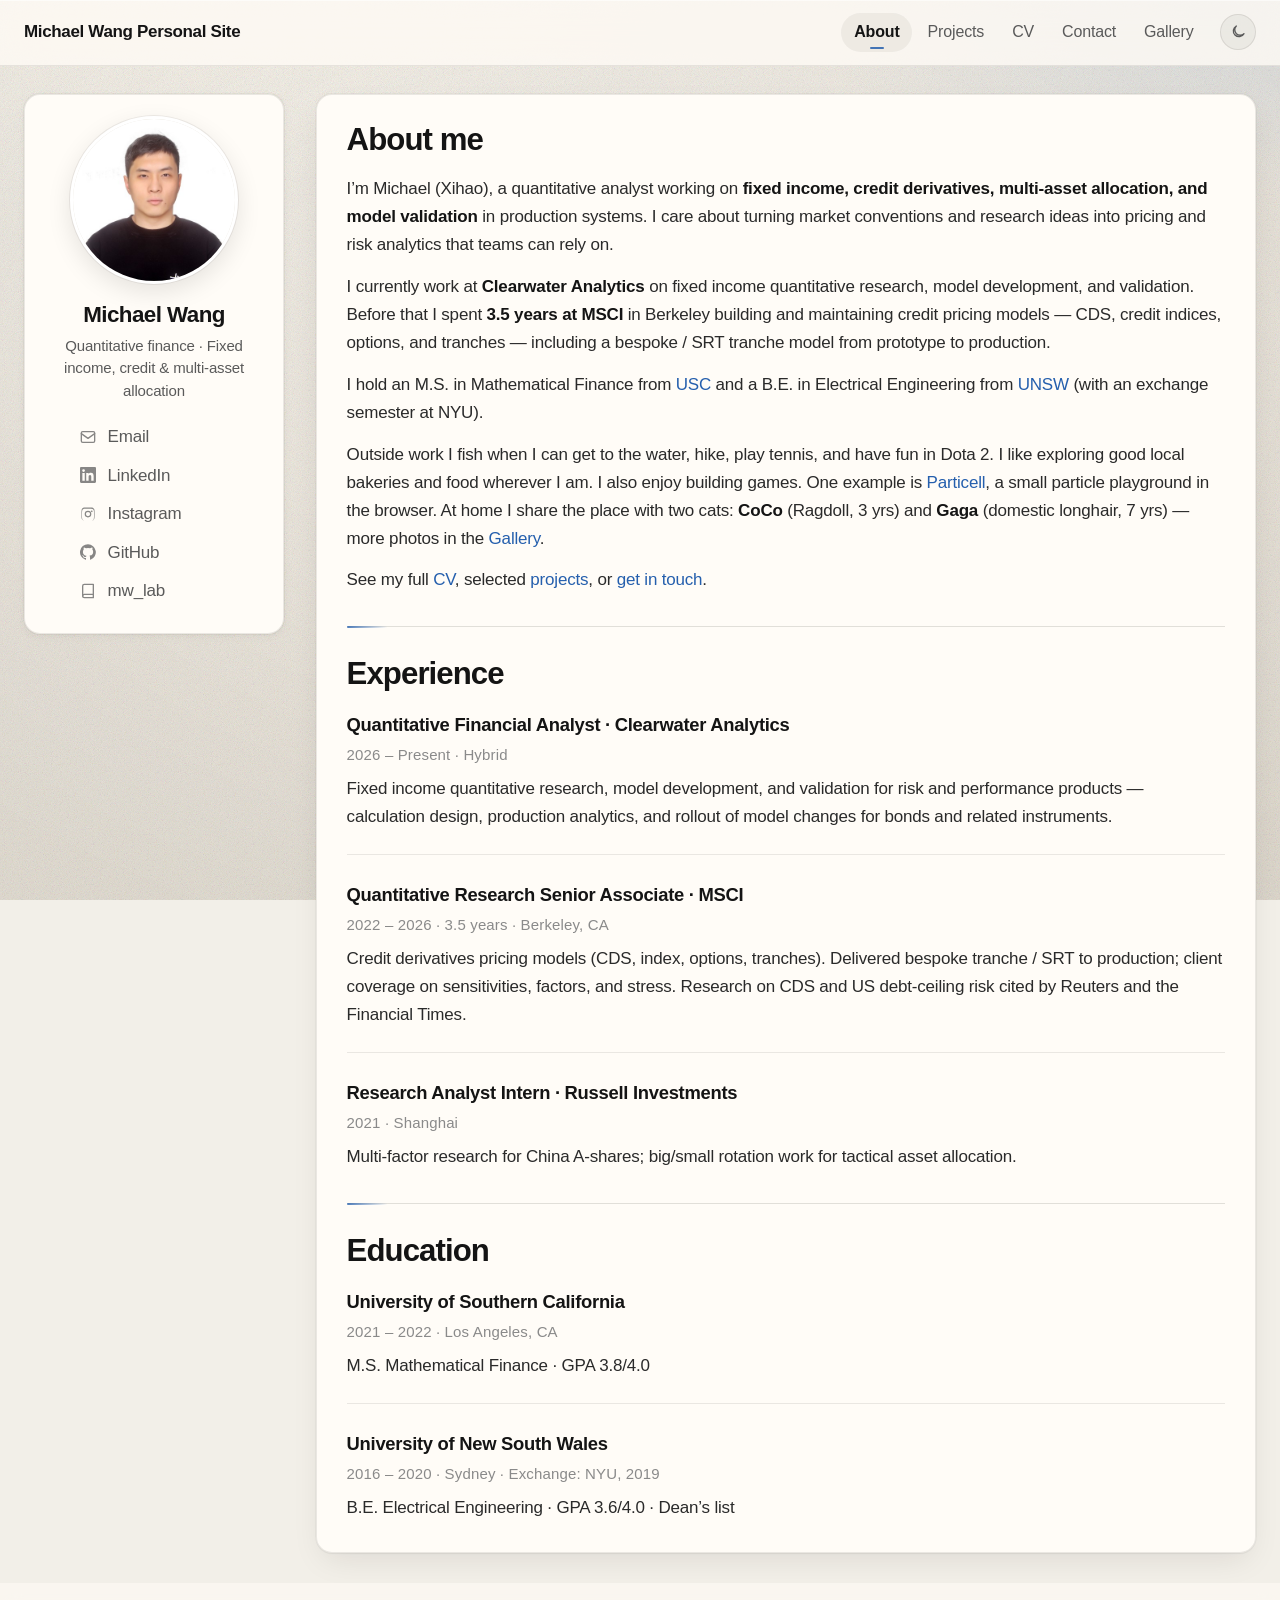
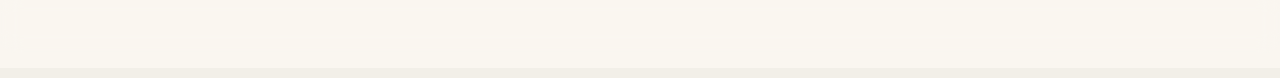
==== commit f5f2ac54: "Feature research and add portfolio tabs" ====
--- a/index.html
+++ b/index.html
@@ -123,7 +123,7 @@
         <p>
           Outside work I fish when I can get to the water, hike, play tennis, and have fun in Dota 2.
           I like exploring good local bakeries and food wherever I am.
-          I also enjoy building games — a sample is
+          I also enjoy building games. One example is
           <a href="https://oviiy.github.io/mw_lab/games/Particell.html" target="_blank" rel="noopener">Particell</a>,
           a small particle playground in the browser.
           At home I share the place with two cats:
--- a/assets/site.css
+++ b/assets/site.css
@@ -481,7 +481,6 @@
   border-radius: var(--radius);
   padding: 1.65rem 1.85rem 1.9rem;
   box-shadow: var(--shadow);
-  counter-reset: section;
 }
 
 /* major sections */
@@ -517,18 +516,6 @@
   align-items: center;
   gap: 0.7rem;
 }
-/* section index — quiet craft detail */
-main > section > h2::before {
-  counter-increment: section;
-  content: counter(section, decimal-leading-zero);
-  font-size: var(--fs-xs);
-  font-weight: 600;
-  letter-spacing: 0.06em;
-  color: var(--faint);
-  font-variant-numeric: tabular-nums;
-  min-width: 1.55rem;
-  opacity: 0.85;
-}
 main h2:not(:first-child) {
   margin-top: 0;
   padding-top: 0;
@@ -678,6 +665,59 @@
 .skills-list li strong { color: var(--text-strong); }
 
 /* ---------- project cards ---------- */
+.portfolio-lede {
+  color: var(--muted);
+  margin-bottom: 1.35rem;
+}
+.portfolio-tabs {
+  display: grid;
+  grid-template-columns: repeat(2, minmax(0, 1fr));
+  gap: 0.75rem;
+  margin: 0 0 1.65rem;
+}
+.portfolio-tab {
+  display: flex;
+  flex-direction: column;
+  justify-content: center;
+  min-height: 6rem;
+  padding: 1.05rem 1.2rem;
+  border: 1px solid var(--line);
+  border-radius: var(--radius-sm);
+  background: var(--surface-2);
+  color: var(--text-strong);
+  text-align: left;
+  font: inherit;
+  cursor: pointer;
+  transition: border-color var(--dur) var(--ease), background var(--dur) var(--ease), box-shadow var(--dur) var(--ease);
+}
+.portfolio-tab:hover { border-color: var(--link); }
+.portfolio-tab[aria-selected="true"] {
+  border-color: var(--link);
+  background: var(--surface);
+  box-shadow: inset 0 -4px 0 var(--link), var(--shadow-sm);
+}
+.portfolio-tab:focus-visible { outline: 2px solid var(--focus); outline-offset: 3px; }
+.portfolio-tab-title { font-size: 1.4rem; font-weight: 700; letter-spacing: -0.03em; line-height: 1.25; }
+.portfolio-tab-subtitle { margin-top: 0.25rem; color: var(--muted); font-size: var(--fs-sm); line-height: 1.35; }
+.portfolio-main > .portfolio-panel,
+.portfolio-main > .portfolio-panel + .portfolio-panel {
+  margin-top: 0;
+  padding-top: 0;
+  border-top: 0;
+}
+.portfolio-main > .portfolio-panel + .portfolio-panel::before { content: none; }
+.portfolio-panel[hidden] { display: none; }
+.portfolio-panel > p:first-child { margin-bottom: 1.2rem; }
+.portfolio-more {
+  margin-top: 1.2rem;
+  color: var(--muted);
+  font-size: var(--fs-sm);
+}
+@media (max-width: 480px) {
+  .portfolio-tab { min-height: 5.4rem; padding: 0.8rem; }
+  .portfolio-tab-title { font-size: 1.18rem; }
+  .portfolio-tab-subtitle { font-size: 0.77rem; }
+}
 .project-card {
   position: relative;
   border: 1px solid var(--line-soft);
@@ -742,6 +782,23 @@
   transform: translateY(-1px);
   box-shadow: var(--shadow-lift);
   border-color: var(--line-section);
+}
+.project-card--featured {
+  border-color: var(--link);
+  background: linear-gradient(130deg, var(--link-soft), var(--card-top) 65%);
+  box-shadow: inset 4px 0 0 var(--link), var(--shadow-sm);
+  padding-left: 1.5rem;
+}
+.project-card--featured:hover { border-color: var(--link); }
+.project-card--featured h3 { font-size: 1.35rem; }
+.publication-label {
+  display: inline-block;
+  margin-bottom: 0.75rem;
+  color: var(--link);
+  font-size: var(--fs-xs);
+  font-weight: 750;
+  letter-spacing: 0.06em;
+  text-transform: uppercase;
 }
 
 /* non-clickable: plain ink title, no lift */
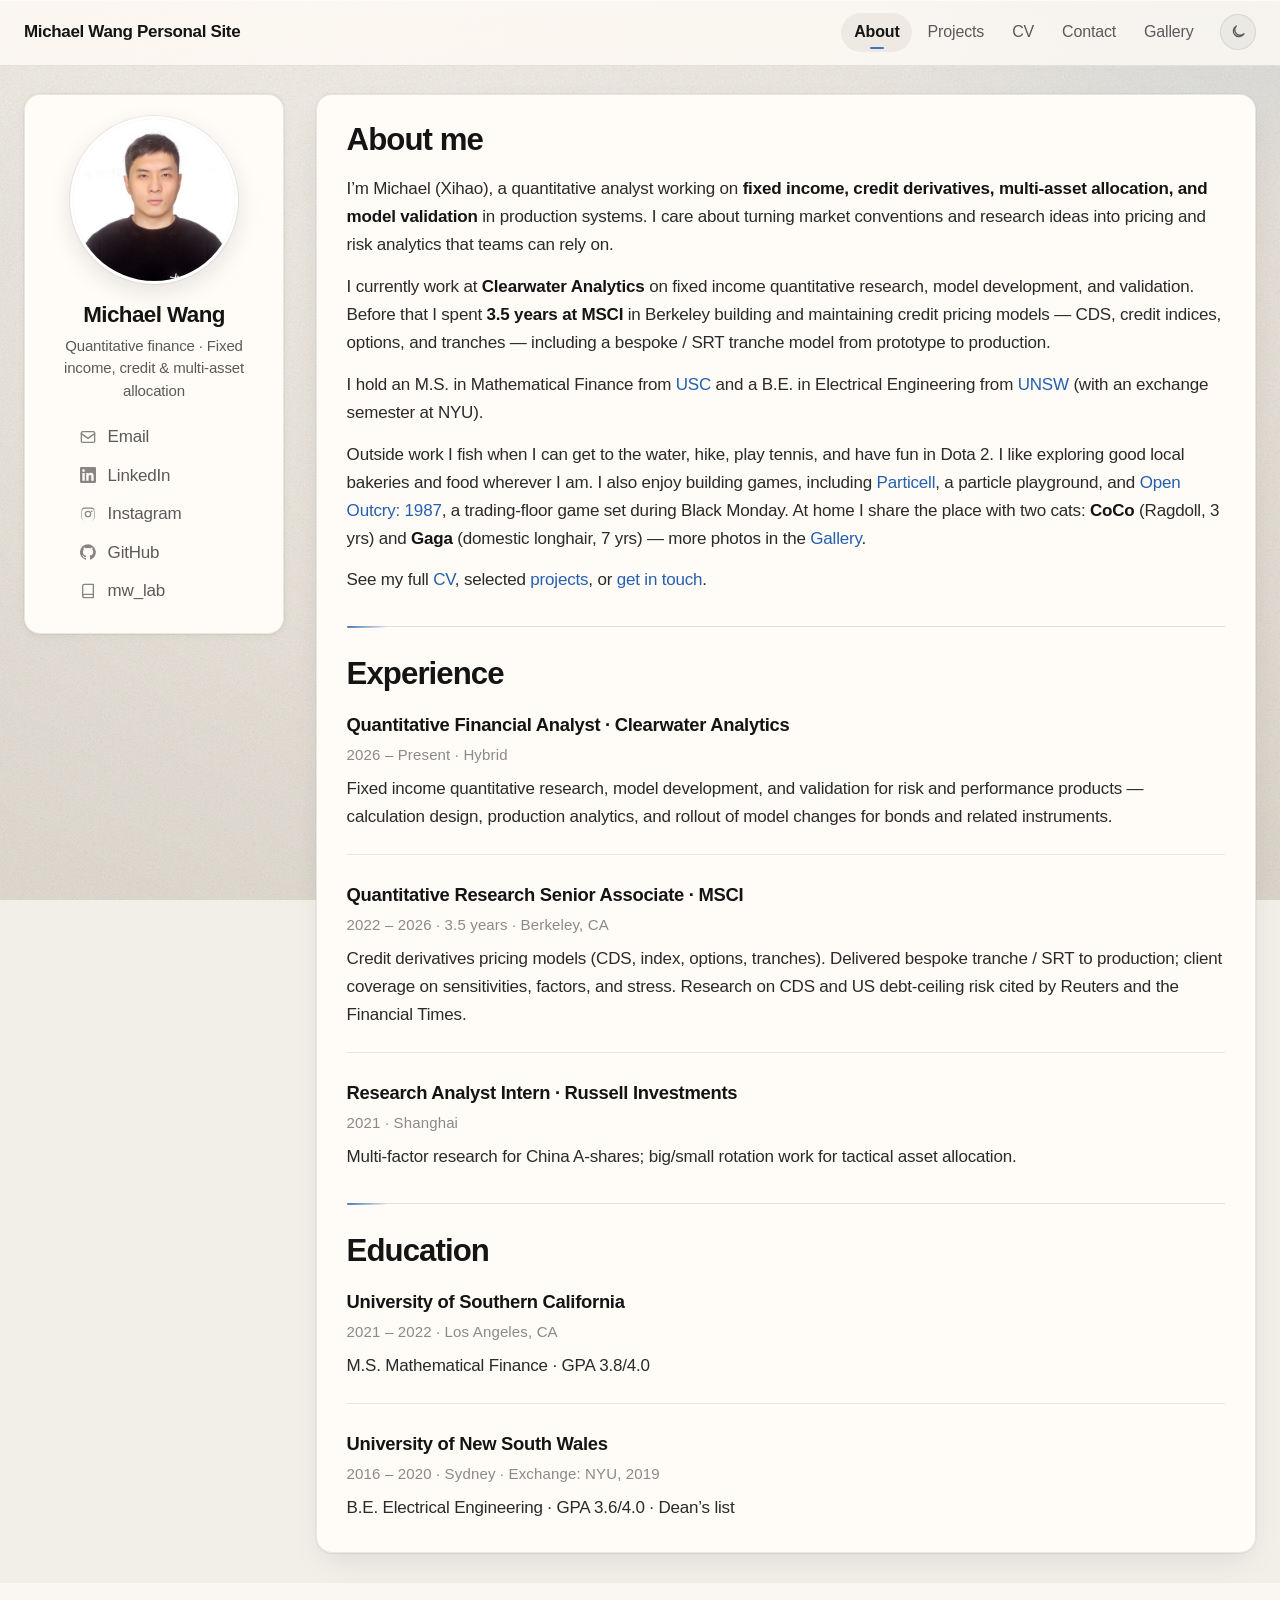
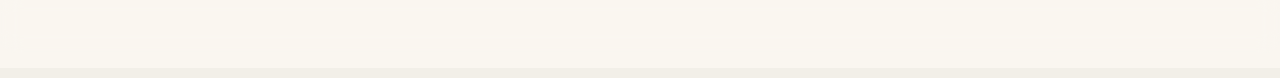
==== commit a9600b7c: "Add Open Outcry to About page" ====
--- a/index.html
+++ b/index.html
@@ -123,9 +123,11 @@
         <p>
           Outside work I fish when I can get to the water, hike, play tennis, and have fun in Dota 2.
           I like exploring good local bakeries and food wherever I am.
-          I also enjoy building games. One example is
+          I also enjoy building games, including
           <a href="https://oviiy.github.io/mw_lab/games/Particell.html" target="_blank" rel="noopener">Particell</a>,
-          a small particle playground in the browser.
+          a particle playground, and
+          <a href="https://oviiy.github.io/mw_lab/games/trading-floor-87/dist/" target="_blank" rel="noopener">Open Outcry: 1987</a>,
+          a trading-floor game set during Black Monday.
           At home I share the place with two cats:
           <a href="gallery.html#coco"><strong>CoCo</strong></a> (Ragdoll, 3 yrs) and
           <a href="gallery.html#gaga"><strong>Gaga</strong></a> (domestic longhair, 7 yrs) —
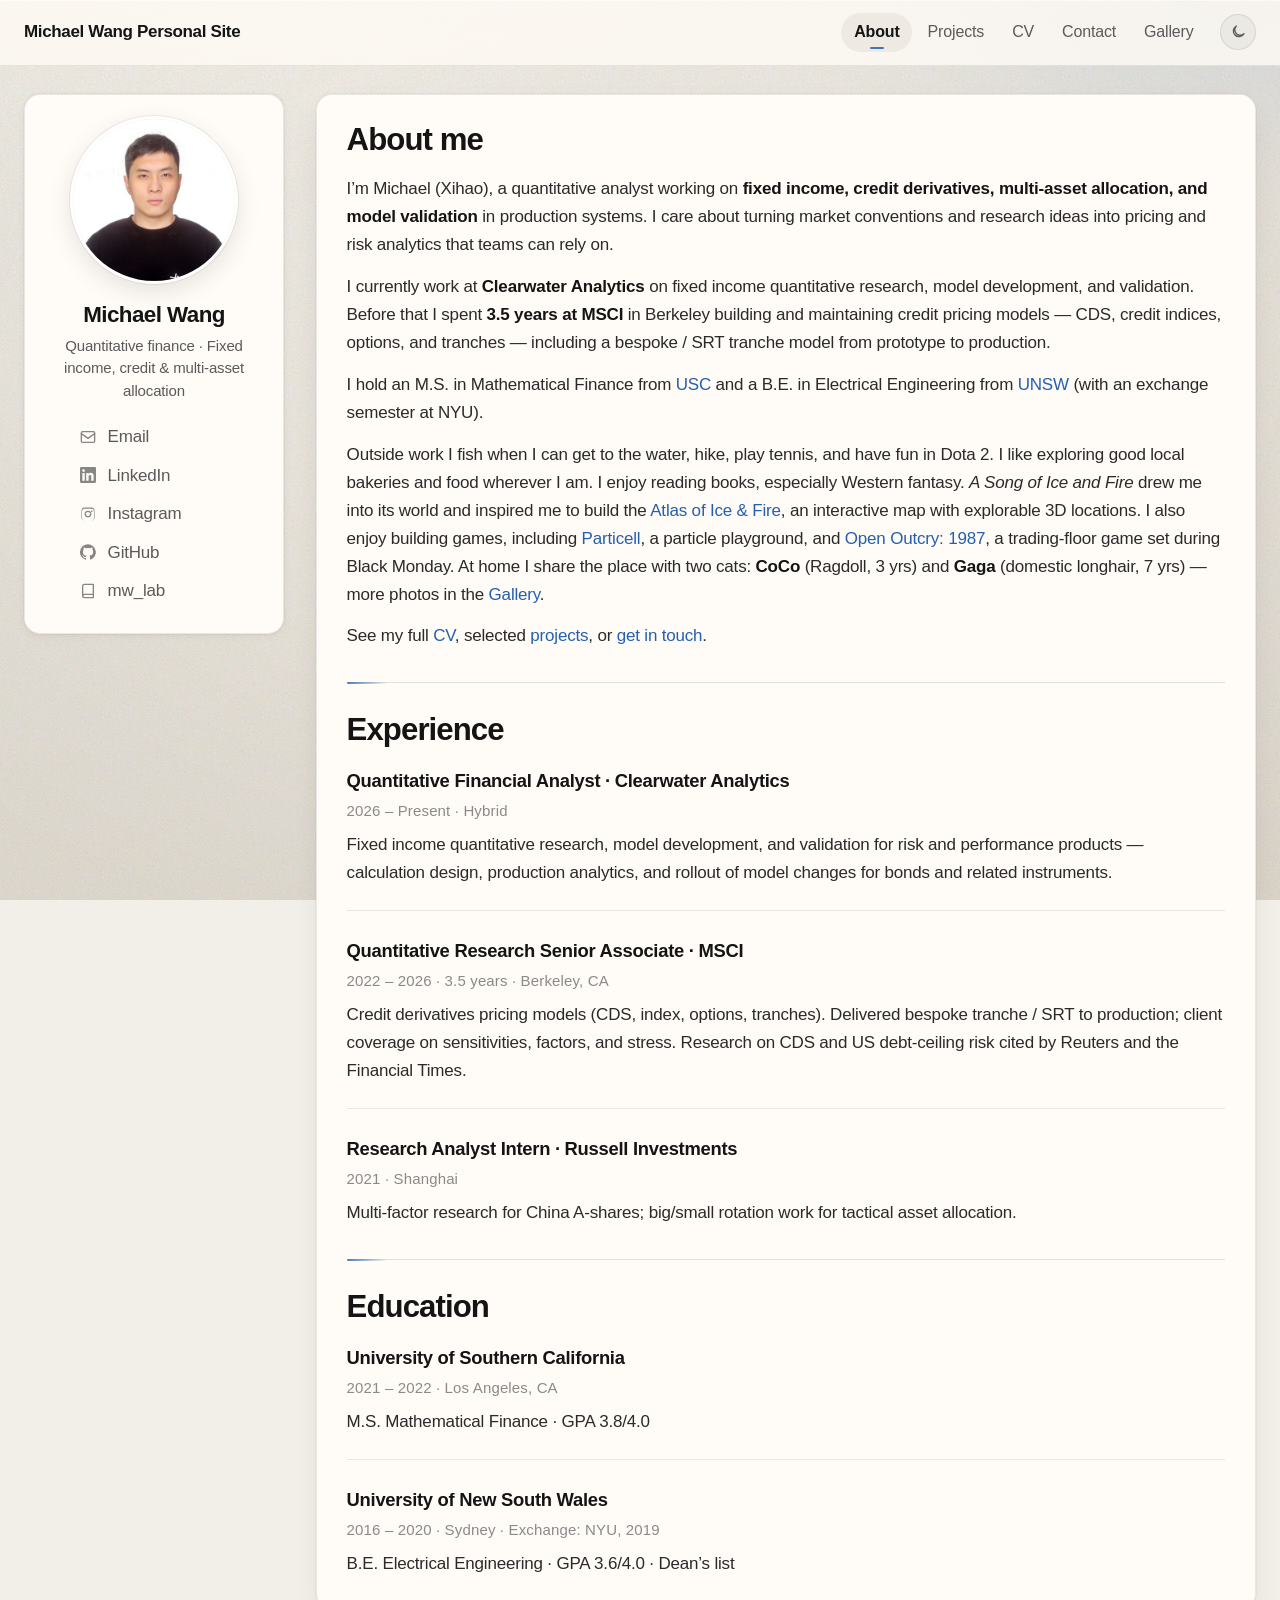
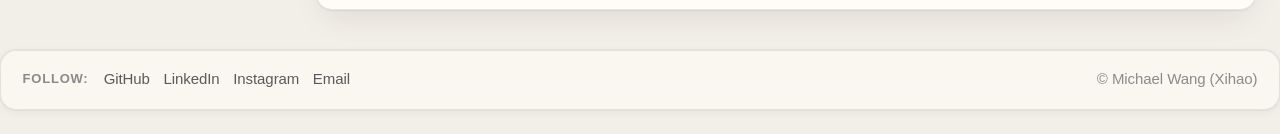
==== commit e2d4b8ae: "Add fantasy reading and game projects" ====
--- a/index.html
+++ b/index.html
@@ -123,6 +123,10 @@
         <p>
           Outside work I fish when I can get to the water, hike, play tennis, and have fun in Dota 2.
           I like exploring good local bakeries and food wherever I am.
+          I enjoy reading books, especially Western fantasy. <em>A Song of Ice and Fire</em> drew me into its world
+          and inspired me to build the
+          <a href="https://oviiy.github.io/mw_lab/games/westeros-atlas/dist/" target="_blank" rel="noopener">Atlas of Ice &amp; Fire</a>,
+          an interactive map with explorable 3D locations.
           I also enjoy building games, including
           <a href="https://oviiy.github.io/mw_lab/games/Particell.html" target="_blank" rel="noopener">Particell</a>,
           a particle playground, and
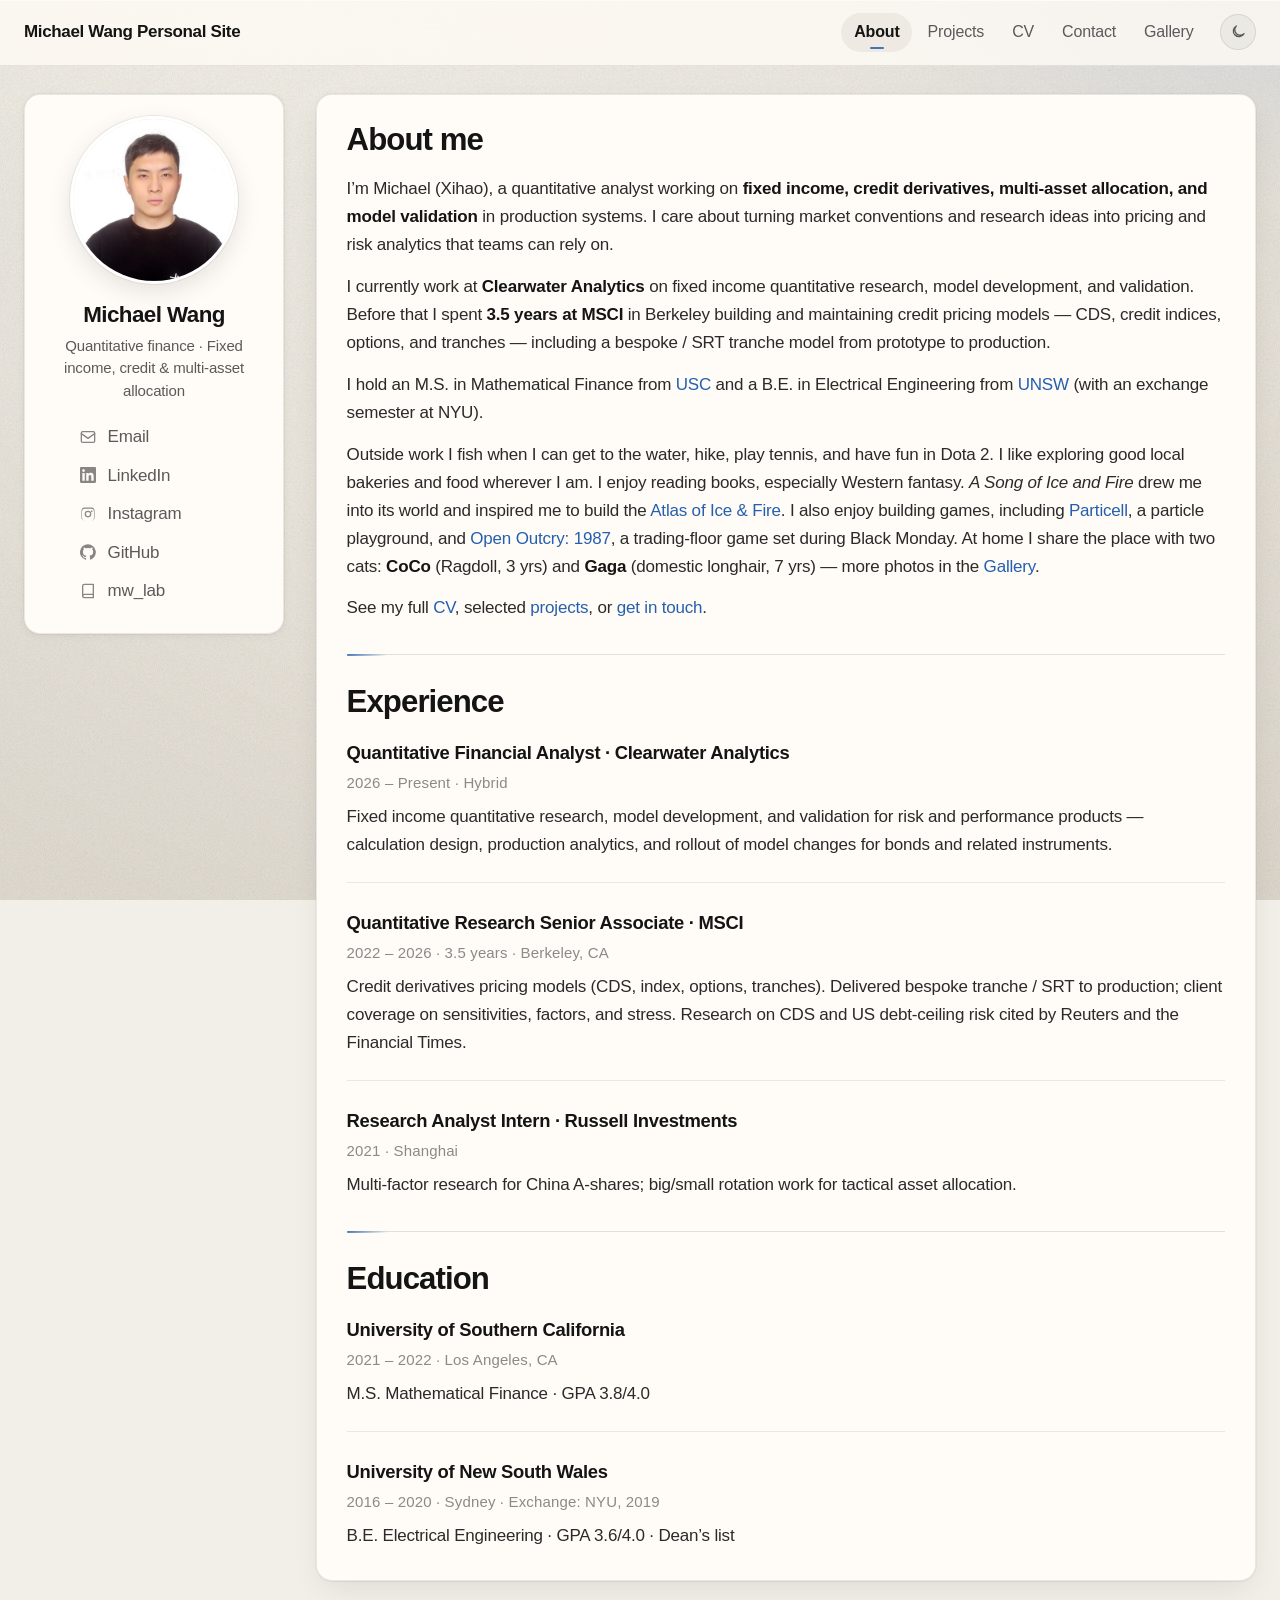
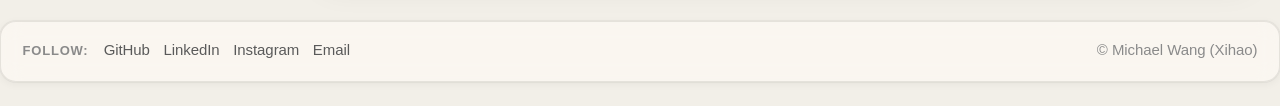
==== commit 81b20448: "Shorten Atlas mention on About page" ====
--- a/index.html
+++ b/index.html
@@ -125,8 +125,7 @@
           I like exploring good local bakeries and food wherever I am.
           I enjoy reading books, especially Western fantasy. <em>A Song of Ice and Fire</em> drew me into its world
           and inspired me to build the
-          <a href="https://oviiy.github.io/mw_lab/games/westeros-atlas/dist/" target="_blank" rel="noopener">Atlas of Ice &amp; Fire</a>,
-          an interactive map with explorable 3D locations.
+          <a href="https://oviiy.github.io/mw_lab/games/westeros-atlas/dist/" target="_blank" rel="noopener">Atlas of Ice &amp; Fire</a>.
           I also enjoy building games, including
           <a href="https://oviiy.github.io/mw_lab/games/Particell.html" target="_blank" rel="noopener">Particell</a>,
           a particle playground, and
